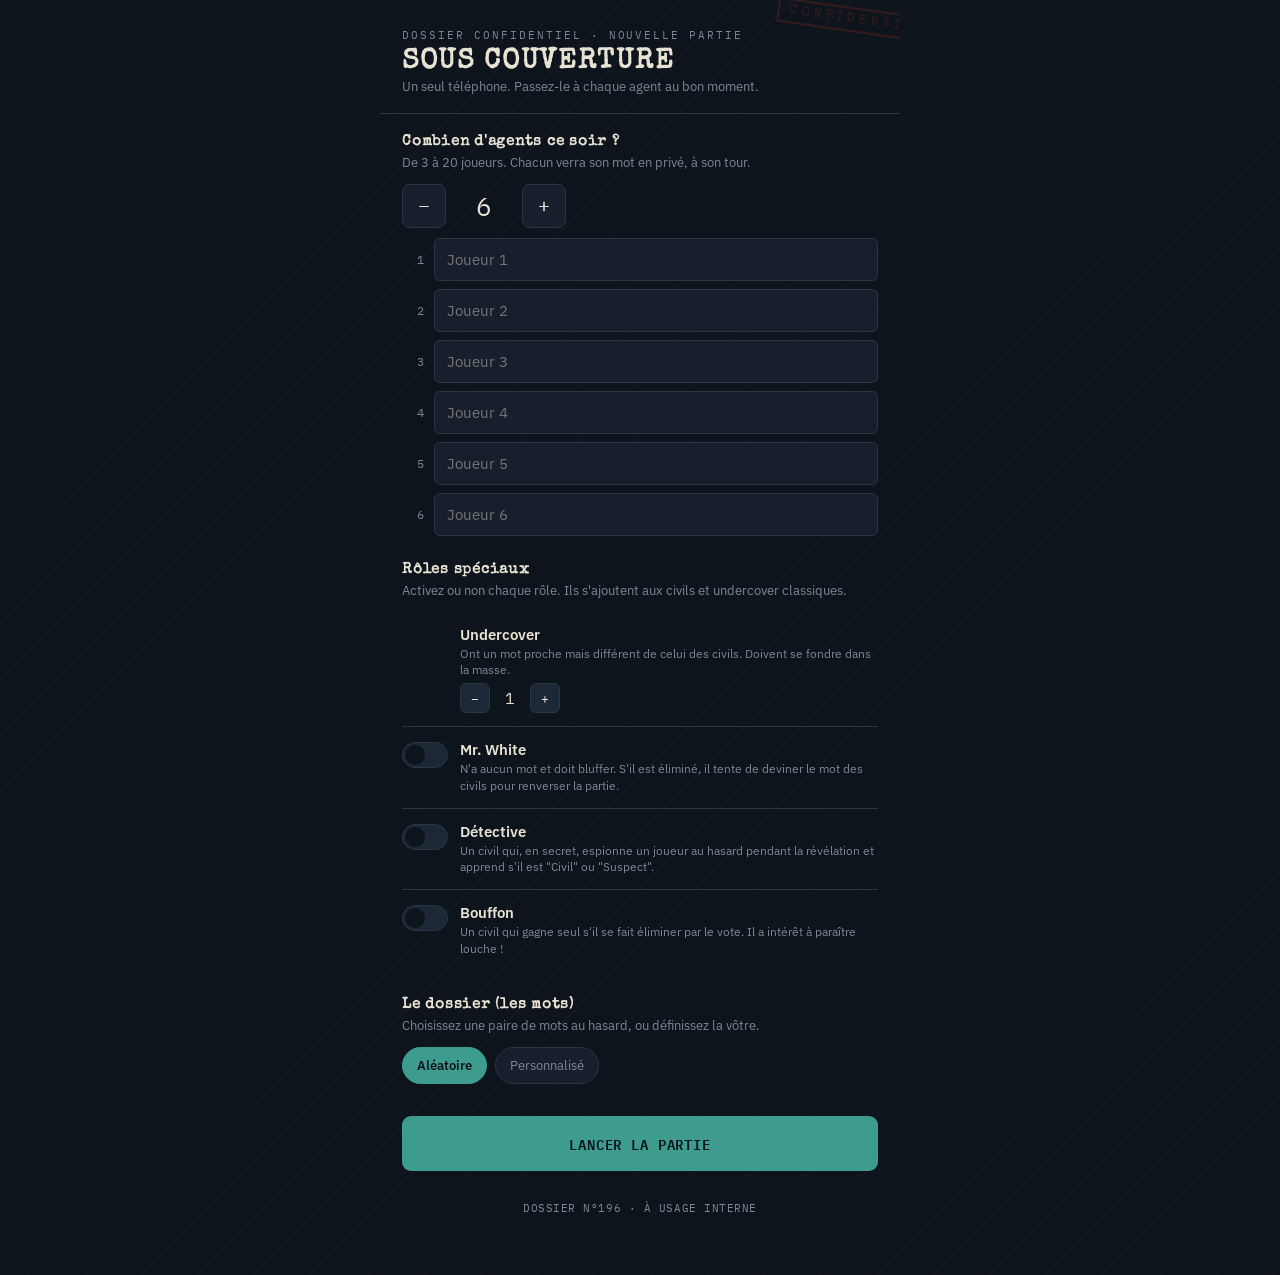
==== index.html @ e92c2166 "Rename undercover.html to index.html for GitHub Pages" ====
<!DOCTYPE html>
<html lang="fr">
<head>
<meta charset="UTF-8">
<meta name="viewport" content="width=device-width, initial-scale=1.0, maximum-scale=1, user-scalable=no">
<title>SOUS COUVERTURE — Dossier confidentiel</title>
<link rel="preconnect" href="https://fonts.googleapis.com">
<link href="https://fonts.googleapis.com/css2?family=Special+Elite&family=IBM+Plex+Sans:wght@400;500;600;700&family=IBM+Plex+Mono:wght@400;500;600&display=swap" rel="stylesheet">
<style>
  :root{
    --ink:#0E141B;
    --panel:#161F2B;
    --panel-2:#1D2836;
    --paper:#EDE6D3;
    --paper-line:#C9BFA0;
    --red:#9C2B22;
    --red-bright:#C1443A;
    --teal:#3E9C8F;
    --text:#E7E2D3;
    --muted:#7C8798;
    --line:#2A3646;
  }
  *{box-sizing:border-box;-webkit-tap-highlight-color:transparent;}
  html,body{margin:0;padding:0;background:var(--ink);color:var(--text);font-family:'IBM Plex Sans',sans-serif;min-height:100%;}
  body{
    background-image:
      repeating-linear-gradient(135deg, rgba(255,255,255,0.015) 0 2px, transparent 2px 40px);
  }
  #app{max-width:520px;margin:0 auto;min-height:100vh;display:flex;flex-direction:column;padding:0 0 40px;}

  .eyebrow{
    font-family:'IBM Plex Mono',monospace;
    font-size:11px;letter-spacing:.18em;text-transform:uppercase;color:var(--muted);
  }
  .masthead{
    padding:28px 22px 18px;border-bottom:1px solid var(--line);position:relative;overflow:hidden;
  }
  .masthead::after{
    content:'CONFIDENTIEL';position:absolute;right:-40px;top:8px;font-family:'Special Elite',monospace;
    font-size:13px;letter-spacing:.3em;color:var(--red);opacity:.28;transform:rotate(8deg);
    border:2px solid var(--red);padding:4px 10px;
  }
  .title{
    font-family:'Special Elite',monospace;font-size:28px;letter-spacing:.06em;margin:6px 0 2px;color:var(--text);
  }
  .subtitle{color:var(--muted);font-size:13px;margin:0;}

  .content{flex:1;padding:20px 22px;}
  section.block{margin-bottom:26px;}
  .block-title{
    font-family:'Special Elite',monospace;font-size:15px;letter-spacing:.05em;color:var(--text);
    margin:0 0 4px;
  }
  .block-desc{color:var(--muted);font-size:12.5px;margin:0 0 12px;line-height:1.5;}

  .stepper{display:flex;align-items:center;gap:14px;}
  .stepper button{
    width:44px;height:44px;border-radius:8px;border:1px solid var(--line);background:var(--panel);
    color:var(--text);font-size:20px;font-family:'IBM Plex Mono',monospace;
  }
  .stepper .count{
    font-family:'IBM Plex Mono',monospace;font-size:26px;min-width:48px;text-align:center;
  }

  .name-list{display:flex;flex-direction:column;gap:8px;margin-top:10px;}
  .name-row{display:flex;align-items:center;gap:10px;}
  .name-row .idx{
    font-family:'IBM Plex Mono',monospace;color:var(--muted);font-size:12px;width:22px;text-align:right;
  }
  input[type="text"]{
    flex:1;background:var(--panel);border:1px solid var(--line);color:var(--text);
    padding:11px 12px;border-radius:6px;font-family:'IBM Plex Sans',sans-serif;font-size:14.5px;
  }
  input[type="text"]:focus{outline:none;border-color:var(--teal);}

  .toggle-row{
    display:flex;align-items:flex-start;gap:12px;padding:13px 0;border-bottom:1px solid var(--line);
  }
  .toggle-row:last-child{border-bottom:none;}
  .switch{
    position:relative;width:46px;height:26px;flex:0 0 auto;border-radius:14px;background:var(--panel-2);
    border:1px solid var(--line);cursor:pointer;margin-top:2px;
  }
  .switch.on{background:var(--teal);border-color:var(--teal);}
  .switch::after{
    content:'';position:absolute;top:2px;left:2px;width:20px;height:20px;border-radius:50%;
    background:#0E141B;transition:left .15s ease;
  }
  .switch.on::after{left:22px;background:#0E141B;}
  .toggle-text .name{font-size:14.5px;font-weight:600;color:var(--text);}
  .toggle-text .desc{font-size:12px;color:var(--muted);margin-top:2px;line-height:1.4;}
  .stepper-inline{display:flex;align-items:center;gap:10px;margin-top:4px;}
  .stepper-inline button{
    width:30px;height:30px;border-radius:6px;border:1px solid var(--line);background:var(--panel-2);color:var(--text);font-family:'IBM Plex Mono',monospace;
  }
  .stepper-inline .n{font-family:'IBM Plex Mono',monospace;font-size:16px;min-width:20px;text-align:center;}

  .choice-row{display:flex;gap:8px;flex-wrap:wrap;}
  .choice{
    padding:9px 14px;border-radius:20px;border:1px solid var(--line);background:var(--panel);
    color:var(--muted);font-size:13px;cursor:pointer;font-family:'IBM Plex Sans',sans-serif;
  }
  .choice.active{background:var(--teal);border-color:var(--teal);color:#0E141B;font-weight:600;}

  .custom-words{display:flex;gap:10px;margin-top:12px;}

  .error-box{
    background:rgba(156,43,34,.15);border:1px solid var(--red);color:#E9B3AD;
    padding:11px 13px;border-radius:8px;font-size:13px;margin-top:14px;
  }

  .btn{
    display:block;width:100%;text-align:center;padding:16px;border-radius:9px;border:none;
    font-family:'IBM Plex Mono',monospace;letter-spacing:.06em;font-size:14px;font-weight:600;
    text-transform:uppercase;cursor:pointer;
  }
  .btn-primary{background:var(--teal);color:#0E141B;}
  .btn-primary:disabled{background:var(--panel-2);color:var(--muted);}
  .btn-secondary{background:transparent;border:1px solid var(--line);color:var(--text);}
  .btn-danger{background:var(--red);color:#F3E3E0;}
  .btn-row{display:flex;gap:10px;margin-top:10px;}
  .btn-row .btn{flex:1;}

  /* Game screens */
  .case-file{
    font-family:'IBM Plex Mono',monospace;font-size:12px;color:var(--muted);letter-spacing:.12em;
  }
  .pass-instruction{
    text-align:center;margin:30px 0 10px;
  }
  .pass-instruction .to{
    font-family:'Special Elite',monospace;font-size:22px;color:var(--text);margin:6px 0;
  }
  .pass-instruction .hint{color:var(--muted);font-size:13px;}

  .dossier-card{
    position:relative;margin:26px auto;width:100%;max-width:340px;height:220px;
    border-radius:10px;perspective:800px;
  }
  .dossier-cover{
    position:absolute;inset:0;border-radius:10px;background:var(--panel);
    border:1px solid var(--line);display:flex;align-items:center;justify-content:center;
    flex-direction:column;gap:10px;cursor:pointer;user-select:none;transition:opacity .18s ease;
  }
  .dossier-cover .stamp{
    font-family:'Special Elite',monospace;color:var(--red);border:3px solid var(--red);
    padding:6px 16px;border-radius:4px;font-size:14px;letter-spacing:.15em;transform:rotate(-6deg);
    opacity:.85;
  }
  .dossier-cover .cta{
    font-family:'IBM Plex Mono',monospace;font-size:11.5px;letter-spacing:.14em;color:var(--muted);
    text-transform:uppercase;
  }
  .dossier-face{
    position:absolute;inset:0;border-radius:10px;background:var(--paper);color:#231C12;
    display:flex;align-items:center;justify-content:center;flex-direction:column;gap:8px;
    padding:20px;text-align:center;
    background-image:repeating-linear-gradient(0deg, transparent 0 27px, var(--paper-line) 27px 28px);
  }
  .dossier-face .label{font-family:'IBM Plex Mono',monospace;font-size:11px;letter-spacing:.14em;color:#6b6247;text-transform:uppercase;}
  .dossier-face .word{font-family:'Special Elite',monospace;font-size:30px;margin:6px 0;word-break:break-word;}
  .dossier-face .role-extra{font-size:12.5px;color:#6b6247;max-width:260px;line-height:1.5;}
  .dossier-cover.hidden{display:none;}
  .dossier-face.hidden{display:none;}

  .seen-note{text-align:center;color:var(--muted);font-size:12px;margin-top:14px;font-family:'IBM Plex Mono',monospace;}

  .grid-players{display:grid;grid-template-columns:1fr 1fr;gap:10px;margin-top:16px;}
  .player-tile{
    background:var(--panel);border:1px solid var(--line);border-radius:8px;padding:14px 10px;
    text-align:center;cursor:pointer;font-size:14.5px;font-weight:600;
  }
  .player-tile.selected{border-color:var(--teal);background:rgba(62,156,143,.15);color:var(--teal);}
  .player-tile.eliminated{opacity:.35;text-decoration:line-through;cursor:default;}

  .round-banner{
    text-align:center;padding:10px 0 4px;
  }
  .round-banner .n{font-family:'Special Elite',monospace;font-size:19px;}

  .speak-order{list-style:none;padding:0;margin:14px 0 0;display:flex;flex-direction:column;gap:6px;}
  .speak-order li{
    display:flex;align-items:center;gap:10px;background:var(--panel);border:1px solid var(--line);
    padding:10px 12px;border-radius:7px;font-size:14px;
  }
  .speak-order li .n{font-family:'IBM Plex Mono',monospace;color:var(--muted);width:20px;}

  .result-reveal{text-align:center;margin:24px 0;}
  .result-reveal .stamp-big{
    display:inline-block;font-family:'Special Elite',monospace;color:var(--red-bright);
    border:3px solid var(--red-bright);padding:10px 22px;border-radius:6px;letter-spacing:.14em;
    transform:rotate(-4deg);font-size:18px;margin-bottom:16px;
  }
  .result-reveal .who{font-size:17px;margin:4px 0;}
  .result-reveal .role-tag{
    font-family:'IBM Plex Mono',monospace;font-size:13px;color:var(--muted);margin-top:6px;
  }
  .result-reveal .word-was{font-family:'Special Elite',monospace;font-size:20px;color:var(--text);margin-top:10px;}

  .winner-banner{
    text-align:center;padding:30px 10px;border:1px solid var(--line);border-radius:10px;
    background:var(--panel);margin:20px 0;
  }
  .winner-banner .big{font-family:'Special Elite',monospace;font-size:26px;color:var(--teal);margin-bottom:8px;}
  .winner-banner .sub{color:var(--muted);font-size:13px;}

  .role-list{list-style:none;margin:18px 0 0;padding:0;display:flex;flex-direction:column;gap:8px;}
  .role-list li{
    background:var(--panel);border:1px solid var(--line);border-radius:7px;padding:10px 13px;
    display:flex;justify-content:space-between;align-items:center;font-size:13.5px;gap:10px;
  }
  .role-list .rn{font-weight:600;}
  .role-list .rr{font-family:'IBM Plex Mono',monospace;color:var(--muted);font-size:11.5px;text-align:right;}

  textarea{width:100%;background:var(--panel);border:1px solid var(--line);color:var(--text);border-radius:7px;padding:12px;font-family:'IBM Plex Mono',monospace;font-size:16px;margin-top:14px;}

  .footer-note{text-align:center;color:var(--muted);font-size:11px;margin-top:30px;font-family:'IBM Plex Mono',monospace;letter-spacing:.05em;}
</style>
</head>
<body>
<div id="app"></div>

<script>
/* ---------------------------------------------------------
   DONNÉES
--------------------------------------------------------- */
const WORD_PAIRS = [
  // Nourriture salée
  ["Pizza","Quiche"],["Sandwich","Burger"],["Soupe","Bouillon"],["Salade","Crudités"],
  ["Riz","Pâtes"],["Omelette","Crêpe"],["Frites","Chips"],["Ravioli","Tortellini"],
  ["Kebab","Tacos"],["Couscous","Paella"],["Fondue","Raclette"],["Croque-monsieur","Panini"],
  ["Bouillabaisse","Velouté"],["Falafel","Nugget"],["Choucroute","Cassoulet"],["Nouilles","Vermicelles"],
  ["Gratin","Lasagne"],["Terrine","Pâté"],["Bruschetta","Tartine"],["Empanada","Chausson"],
  ["Risotto","Polenta"],["Pilon de poulet","Côtelette"],["Bagel","Pain pita"],["Quenelle","Boulette"],
  // Desserts & sucré
  ["Gâteau","Tarte"],["Chocolat","Bonbon"],["Glace","Sorbet"],["Biscuit","Gaufre"],
  ["Confiture","Miel"],["Crème brûlée","Flan"],["Macaron","Meringue"],["Beignet","Churros"],
  ["Cheesecake","Tiramisu"],["Nougat","Caramel"],["Éclair","Religieuse"],["Cannelé","Financier"],
  ["Sorbet","Granité"],["Pain d'épices","Spéculoos"],["Guimauve","Marshmallow"],["Crêpe","Blini"],
  ["Brioche","Panettone"],["Tarte Tatin","Clafoutis"],["Barbe à papa","Chewing-gum"],["Praline","Truffe au chocolat"],
  // Boissons
  ["Café","Thé"],["Jus","Soda"],["Vin","Cidre"],["Bière","Champagne"],
  ["Lait","Chocolat chaud"],["Limonade","Sirop"],["Cocktail","Mocktail"],["Smoothie","Milkshake"],
  ["Eau gazeuse","Eau plate"],["Infusion","Tisane"],["Cappuccino","Latte"],["Punch","Sangria"],
  // Animaux terrestres
  ["Chat","Chien"],["Lion","Tigre"],["Loup","Renard"],["Cheval","Âne"],
  ["Vache","Bison"],["Mouton","Chèvre"],["Ours","Panda"],["Éléphant","Rhinocéros"],
  ["Girafe","Zèbre"],["Singe","Gorille"],["Lapin","Lièvre"],["Écureuil","Hamster"],
  ["Cochon","Sanglier"],["Cerf","Élan"],["Kangourou","Wallaby"],["Hérisson","Tatou"],
  ["Léopard","Guépard"],["Chameau","Dromadaire"],["Souris","Rat"],["Furet","Belette"],
  // Animaux marins
  ["Baleine","Dauphin"],["Requin","Barracuda"],["Poulpe","Calamar"],["Étoile de mer","Oursin"],
  ["Crabe","Homard"],["Méduse","Anémone"],["Phoque","Otarie"],["Tortue de mer","Iguane marin"],
  ["Anguille","Murène"],["Hippocampe","Poisson-clown"],["Corail","Algue"],["Crevette","Écrevisse"],
  // Oiseaux
  ["Aigle","Faucon"],["Perroquet","Perruche"],["Hibou","Chouette"],["Pingouin","Manchot"],
  ["Corbeau","Corneille"],["Cygne","Oie"],["Flamant rose","Héron"],["Colibri","Libellule"],
  ["Pigeon","Tourterelle"],["Autruche","Émeu"],["Toucan","Perroquet ara"],["Vautour","Charognard"],
  // Insectes & petites bêtes
  ["Fourmi","Termite"],["Abeille","Guêpe"],["Papillon","Mite"],["Coccinelle","Scarabée"],
  ["Araignée","Scorpion"],["Sauterelle","Criquet"],["Mille-pattes","Chenille"],["Escargot","Limace"],
  // Créatures fantastiques & légendaires
  ["Fantôme","Squelette"],["Vampire","Zombie"],["Pirate","Ninja"],["Sorcière","Magicien"],
  ["Dragon","Serpent géant"],["Licorne","Pégase"],["Sirène","Triton"],["Troll","Ogre"],
  ["Elfe","Gnome"],["Loup-garou","Golem"],["Géant","Titan"],["Génie","Fée"],
  // Métiers
  ["Médecin","Infirmier"],["Pompier","Policier"],["Boulanger","Pâtissier"],["Menuisier","Charpentier"],
  ["Facteur","Livreur"],["Coiffeur","Esthéticienne"],["Professeur","Instituteur"],["Avocat","Juge"],
  ["Plombier","Électricien"],["Agriculteur","Éleveur"],["Journaliste","Photographe"],["Vétérinaire","Éleveur canin"],
  ["Chirurgien","Dentiste"],["Cuisinier","Serveur"],["Pilote","Steward"],["Architecte","Ingénieur"],
  ["Bibliothécaire","Libraire"],["Marin","Pêcheur"],["Astronaute","Cosmonaute"],["Jardinier","Paysagiste"],
  // Sports
  ["Football","Rugby"],["Basketball","Handball"],["Tennis","Badminton"],["Natation","Plongée"],
  ["Ski","Snowboard"],["Cyclisme","Course à pied"],["Boxe","Karaté"],["Escalade","Randonnée"],
  ["Golf","Croquet"],["Volleyball","Beach-volley"],["Judo","Lutte"],["Patinage","Roller"],
  ["Aviron","Kayak"],["Surf","Bodyboard"],["Équitation","Voltige"],["Bowling","Pétanque"],
  ["Gymnastique","Danse"],["Escrime","Tir à l'arc"],
  // Transports
  ["Voiture","Moto"],["Avion","Hélicoptère"],["Camion","Bus"],["Train","Tramway"],
  ["Vélo","Trottinette"],["Bateau","Voilier"],["Métro","RER"],["Fusée","Satellite"],
  ["Gondole","Kayak"],["Montgolfière","Planeur"],["Taxi","Covoiturage"],["Sous-marin","Bateau à moteur"],
  // Nature & paysages
  ["Montagne","Colline"],["Rivière","Lac"],["Île","Presqu'île"],["Cascade","Fontaine"],
  ["Volcan","Geyser"],["Désert","Steppe"],["Forêt","Jungle"],["Grotte","Caverne"],
  ["Falaise","Ravin"],["Vallée","Gorge"],["Plage","Dune"],["Marais","Étang"],
  ["Glacier","Iceberg"],["Prairie","Savane"],["Récif","Lagon"],["Oasis","Mirage"],
  // Météo & phénomènes
  ["Neige","Pluie"],["Foudre","Tonnerre"],["Tornade","Ouragan"],["Comète","Météore"],
  ["Arc-en-ciel","Aurore boréale"],["Brouillard","Brume"],["Grêle","Verglas"],["Canicule","Sécheresse"],
  // Objets du quotidien
  ["Stylo","Crayon"],["Téléphone","Tablette"],["Bougie","Lampe"],["Sac à dos","Valise"],
  ["Parapluie","Poncho"],["Montre","Réveil"],["Miroir","Vitre"],["Coussin","Oreiller"],
  ["Balai","Aspirateur"],["Ciseaux","Cutter"],["Boussole","Carte"],["Clé","Cadenas"],
  ["Panier","Cabas"],["Thermos","Gourde"],["Échelle","Escabeau"],["Corde","Ficelle"],
  // Technologie
  ["Ordinateur","Tablette"],["Casque audio","Écouteurs"],["Robot","Androïde"],["Drone","Hélicoptère"],
  ["Imprimante","Scanner"],["Manette","Clavier"],["Enceinte","Haut-parleur"],["Caméra","Appareil photo"],
  ["Batterie","Chargeur"],["Antenne","Parabole"],
  // Vêtements
  ["Cape","Manteau"],["Kimono","Sari"],["Chapeau","Casquette"],["Écharpe","Foulard"],
  ["Gants","Moufles"],["Bottes","Baskets"],["Costume","Smoking"],["Robe","Jupe"],
  ["Pull","Gilet"],["Ceinture","Bretelles"],["Sandales","Tongs"],["Uniforme","Blouse"],
  // Instruments de musique
  ["Guitare","Violon"],["Piano","Clavier"],["Batterie","Percussion"],["Flûte","Clarinette"],
  ["Trompette","Trombone"],["Harpe","Lyre"],["Accordéon","Orgue"],["Saxophone","Hautbois"],
  // Bâtiments & lieux
  ["Château","Palais"],["Bibliothèque","Librairie"],["Cathédrale","Église"],["Marché","Supermarché"],
  ["Igloo","Cabane"],["Cirque","Théâtre"],["Jardin","Parc"],["Bureau","Atelier"],
  ["Musée","Galerie"],["Aéroport","Gare"],["Hôpital","Clinique"],["Hôtel","Auberge"],
  ["Prison","Forteresse"],["Ferme","Ranch"],["Phare","Tour"],["Moulin","Silo"],
  // Corps humain & santé
  ["Main","Pied"],["Œil","Oreille"],["Squelette","Muscle"],["Fièvre","Rhume"],
  ["Pansement","Bandage"],["Lunettes","Loupe"],["Béquille","Fauteuil roulant"],["Vaccin","Médicament"],
  // École & bureau
  ["Cahier","Carnet"],["Trousse","Sac de cours"],["Tableau","Écran"],["Craie","Marqueur"],
  ["Colle","Ruban adhésif"],["Règle","Équerre"],["Gomme","Correcteur"],["Agrafeuse","Perforatrice"],
  // Jardin & outils
  ["Marteau","Tournevis"],["Pelle","Râteau"],["Arrosoir","Tuyau"],["Tondeuse","Débroussailleuse"],
  ["Serre","Potager"],["Champignon","Truffe"],["Cactus","Bambou"],["Tronçonneuse","Hache"],
  // Jeux & loisirs
  ["Trampoline","Balançoire"],["Cerf-volant","Frisbee"],["Toupie","Yoyo"],["Puzzle","Casse-tête"],
  ["Dés","Cartes"],["Échecs","Dames"],["Marionnette","Poupée"],["Fléchettes","Billard"],
  // Divers
  ["Diamant","Cristal"],["Sable","Terre"],["Boussole","Carte routière"],["Trésor","Coffre"],
  ["Statue","Sculpture"],["Encre","Peinture"],["Miel","Sirop d'érable"],["Perle","Coquillage"]
];

const ROLE_LABEL = {
  civil:"Civil",
  undercover:"Undercover",
  mrwhite:"Mr. White",
};
const SPECIAL_LABEL = { detective:"Détective", jester:"Bouffon" };

/* ---------------------------------------------------------
   ÉTAT
--------------------------------------------------------- */
let setup = {
  count: 6,
  names: ["","","","","",""],
  undercoverCount: 1,
  mrWhite: false,
  detective: false,
  jester: false,
  wordSource: "random", // "random" | "custom"
  customCivil: "",
  customUndercover: "",
};

let game = null; // objet de partie une fois lancée
let screen = "setup"; // "setup" | "game"

/* ---------------------------------------------------------
   UTILITAIRES
--------------------------------------------------------- */
function shuffle(arr){
  const a = arr.slice();
  for(let i=a.length-1;i>0;i--){
    const j = Math.floor(Math.random()*(i+1));
    [a[i],a[j]]=[a[j],a[i]];
  }
  return a;
}
function normalize(str){
  return (str||"").toLowerCase().trim().normalize("NFD").replace(/[\u0300-\u036f]/g,"");
}
function el(html){
  const t = document.createElement('template');
  t.innerHTML = html.trim();
  return t.content.firstChild;
}
function render(){
  const app = document.getElementById('app');
  app.innerHTML = "";
  app.appendChild(screen === "setup" ? renderSetup() : renderGame());
}

/* ---------------------------------------------------------
   ÉCRAN DE CONFIGURATION
--------------------------------------------------------- */
function maxUndercover(){
  const base = setup.count - (setup.mrWhite?1:0) - (setup.detective?1:0) - (setup.jester?1:0) - 1;
  return Math.max(1, base);
}

function validateSetup(){
  const N = setup.count;
  if(N < 3) return "Il faut au moins 3 joueurs.";
  if(N > 20) return "20 joueurs maximum.";
  const specialNeeded = (setup.detective?1:0) + (setup.jester?1:0);
  const civilCount = N - setup.undercoverCount - (setup.mrWhite?1:0);
  if(setup.undercoverCount < 1) return "Il faut au moins 1 undercover.";
  if(civilCount < specialNeeded + 1) return "Pas assez de civils pour ce nombre d'undercover et de rôles spéciaux. Réduisez les undercover ou désactivez un rôle spécial.";
  if(setup.wordSource === "custom"){
    const a = setup.customCivil.trim(), b = setup.customUndercover.trim();
    if(!a || !b) return "Entrez les deux mots du dossier personnalisé.";
    if(normalize(a) === normalize(b)) return "Les deux mots personnalisés doivent être différents.";
  }
  return null;
}

function renderSetup(){
  const wrap = el(`<div></div>`);
  wrap.appendChild(el(`
    <div class="masthead">
      <div class="eyebrow">Dossier confidentiel · Nouvelle partie</div>
      <h1 class="title">SOUS COUVERTURE</h1>
      <p class="subtitle">Un seul téléphone. Passez-le à chaque agent au bon moment.</p>
    </div>
  `));

  const content = el(`<div class="content"></div>`);

  // Bloc joueurs
  const b1 = el(`
    <section class="block">
      <h2 class="block-title">Combien d'agents ce soir ?</h2>
      <p class="block-desc">De 3 à 20 joueurs. Chacun verra son mot en privé, à son tour.</p>
      <div class="stepper">
        <button data-act="dec-count">−</button>
        <div class="count">${setup.count}</div>
        <button data-act="inc-count">+</button>
      </div>
      <div class="name-list" id="name-list"></div>
    </section>
  `);
  const nameList = b1.querySelector('#name-list');
  for(let i=0;i<setup.count;i++){
    const row = el(`
      <div class="name-row">
        <div class="idx">${i+1}</div>
        <input type="text" placeholder="Joueur ${i+1}" data-name-idx="${i}" value="${(setup.names[i]||"").replace(/"/g,'&quot;')}">
      </div>
    `);
    nameList.appendChild(row);
  }
  content.appendChild(b1);

  // Bloc rôles spéciaux
  const b2 = el(`
    <section class="block">
      <h2 class="block-title">Rôles spéciaux</h2>
      <p class="block-desc">Activez ou non chaque rôle. Ils s'ajoutent aux civils et undercover classiques.</p>

      <div class="toggle-row">
        <div class="switch ${setup.undercoverCount>0?'on':''}" style="visibility:hidden"></div>
        <div class="toggle-text" style="flex:1">
          <div class="name">Undercover</div>
          <div class="desc">Ont un mot proche mais différent de celui des civils. Doivent se fondre dans la masse.</div>
          <div class="stepper-inline">
            <button data-act="dec-uc">−</button>
            <div class="n">${setup.undercoverCount}</div>
            <button data-act="inc-uc">+</button>
          </div>
        </div>
      </div>

      <div class="toggle-row">
        <div class="switch ${setup.mrWhite?'on':''}" data-act="toggle-mrwhite"></div>
        <div class="toggle-text">
          <div class="name">Mr. White</div>
          <div class="desc">N'a aucun mot et doit bluffer. S'il est éliminé, il tente de deviner le mot des civils pour renverser la partie.</div>
        </div>
      </div>

      <div class="toggle-row">
        <div class="switch ${setup.detective?'on':''}" data-act="toggle-detective"></div>
        <div class="toggle-text">
          <div class="name">Détective</div>
          <div class="desc">Un civil qui, en secret, espionne un joueur au hasard pendant la révélation et apprend s'il est "Civil" ou "Suspect".</div>
        </div>
      </div>

      <div class="toggle-row">
        <div class="switch ${setup.jester?'on':''}" data-act="toggle-jester"></div>
        <div class="toggle-text">
          <div class="name">Bouffon</div>
          <div class="desc">Un civil qui gagne seul s'il se fait éliminer par le vote. Il a intérêt à paraître louche !</div>
        </div>
      </div>
    </section>
  `);
  content.appendChild(b2);

  // Bloc mots
  const b3 = el(`
    <section class="block">
      <h2 class="block-title">Le dossier (les mots)</h2>
      <p class="block-desc">Choisissez une paire de mots au hasard, ou définissez la vôtre.</p>
      <div class="choice-row">
        <div class="choice ${setup.wordSource==='random'?'active':''}" data-act="src-random">Aléatoire</div>
        <div class="choice ${setup.wordSource==='custom'?'active':''}" data-act="src-custom">Personnalisé</div>
      </div>
      ${setup.wordSource==='custom' ? `
      <div class="custom-words">
        <input type="text" placeholder="Mot des civils" id="cw-civil" value="${setup.customCivil.replace(/"/g,'&quot;')}">
        <input type="text" placeholder="Mot des undercover" id="cw-uc" value="${setup.customUndercover.replace(/"/g,'&quot;')}">
      </div>` : ``}
    </section>
  `);
  content.appendChild(b3);

  const err = validateSetup();
  if(err){
    content.appendChild(el(`<div class="error-box">${err}</div>`));
  }

  const startBtn = el(`<button class="btn btn-primary" ${err?'disabled':''}>Lancer la partie</button>`);
  startBtn.addEventListener('click', ()=>{ if(!validateSetup()){ startGame(); } });
  content.appendChild(el(`<div style="height:6px"></div>`));
  content.appendChild(startBtn);
  content.appendChild(el(`<div class="footer-note">DOSSIER N°${String(Math.floor(Math.random()*900+100))} · À USAGE INTERNE</div>`));

  wrap.appendChild(content);

  // Listeners
  wrap.querySelector('[data-act="dec-count"]').onclick = ()=>{ setup.count = Math.max(3,setup.count-1); setup.names.length=setup.count; setup.undercoverCount = Math.min(setup.undercoverCount, maxUndercover()); render(); };
  wrap.querySelector('[data-act="inc-count"]').onclick = ()=>{ setup.count = Math.min(20,setup.count+1); render(); };
  wrap.querySelectorAll('[data-name-idx]').forEach(inp=>{
    inp.addEventListener('input', e=>{ setup.names[+e.target.dataset.nameIdx] = e.target.value; });
  });
  wrap.querySelector('[data-act="dec-uc"]').onclick = ()=>{ setup.undercoverCount = Math.max(1, setup.undercoverCount-1); render(); };
  wrap.querySelector('[data-act="inc-uc"]').onclick = ()=>{ setup.undercoverCount = Math.min(maxUndercover(), setup.undercoverCount+1); render(); };
  wrap.querySelector('[data-act="toggle-mrwhite"]').onclick = ()=>{ setup.mrWhite = !setup.mrWhite; render(); };
  wrap.querySelector('[data-act="toggle-detective"]').onclick = ()=>{ setup.detective = !setup.detective; render(); };
  wrap.querySelector('[data-act="toggle-jester"]').onclick = ()=>{ setup.jester = !setup.jester; render(); };
  wrap.querySelector('[data-act="src-random"]').onclick = ()=>{ setup.wordSource='random'; render(); };
  wrap.querySelector('[data-act="src-custom"]').onclick = ()=>{ setup.wordSource='custom'; render(); };
  const cwCivil = wrap.querySelector('#cw-civil');
  const cwUc = wrap.querySelector('#cw-uc');
  if(cwCivil) cwCivil.addEventListener('input', e=>{ setup.customCivil = e.target.value; });
  if(cwUc) cwUc.addEventListener('input', e=>{ setup.customUndercover = e.target.value; });

  return wrap;
}

/* ---------------------------------------------------------
   LANCEMENT DE PARTIE
--------------------------------------------------------- */
function startGame(){
  const N = setup.count;
  const players = [];
  for(let i=0;i<N;i++){
    players.push({
      id:i,
      name: (setup.names[i]||"").trim() || `Joueur ${i+1}`,
      wordRole: null,
      special: null,
      word: null,
      alive: true,
      hasSeen: false,
      detectiveDone: false,
      detectiveResult: null,
    });
  }

  // construire les rôles
  let roles = [];
  if(setup.mrWhite) roles.push('mrwhite');
  for(let i=0;i<setup.undercoverCount;i++) roles.push('undercover');
  const civilSlots = N - roles.length;
  let specials = [];
  if(setup.detective) specials.push('detective');
  if(setup.jester) specials.push('jester');
  for(let i=0;i<civilSlots;i++) roles.push('civil');

  roles = shuffle(roles);
  players.forEach((p,i)=>{ p.wordRole = roles[i]; });

  // assigner les rôles spéciaux parmi les civils
  const civilPlayers = shuffle(players.filter(p=>p.wordRole==='civil'));
  specials.forEach((s,i)=>{ if(civilPlayers[i]) civilPlayers[i].special = s; });

  // mots
  let civilWord, ucWord;
  if(setup.wordSource === 'custom'){
    civilWord = setup.customCivil.trim();
    ucWord = setup.customUndercover.trim();
  } else {
    const pair = WORD_PAIRS[Math.floor(Math.random()*WORD_PAIRS.length)];
    civilWord = pair[0]; ucWord = pair[1];
  }
  players.forEach(p=>{
    if(p.wordRole==='civil') p.word = civilWord;
    else if(p.wordRole==='undercover') p.word = ucWord;
    else p.word = null;
  });

  game = {
    players,
    civilWord, ucWord,
    round: 1,
    phase: 'reveal',
    revealIndex: 0,
    revealCurrentShown: false,
    pendingDetectivePick: false,
    votingOrder: [],
    votingIndex: 0,
    votes: {},
    lastEliminatedId: null,
    tieMessage: null,
    winner: null,
  };
  screen = 'game';
  render();
}

/* ---------------------------------------------------------
   ÉCRAN DE JEU — DISPATCH
--------------------------------------------------------- */
function renderGame(){
  const wrap = el(`<div></div>`);
  wrap.appendChild(el(`
    <div class="masthead">
      <div class="eyebrow">Dossier confidentiel</div>
      <h1 class="title" style="font-size:22px;">SOUS COUVERTURE</h1>
      <p class="subtitle">Manche ${game.round} · ${game.players.filter(p=>p.alive).length} agents en jeu</p>
    </div>
  `));
  const content = el(`<div class="content"></div>`);

  switch(game.phase){
    case 'reveal': content.appendChild(renderReveal()); break;
    case 'detective-peek': content.appendChild(renderDetectivePeek()); break;
    case 'discussion': content.appendChild(renderDiscussion()); break;
    case 'voting': content.appendChild(renderVoting()); break;
    case 'tie': content.appendChild(renderTie()); break;
    case 'result': content.appendChild(renderResult()); break;
    case 'mrwhite-guess': content.appendChild(renderMrWhiteGuess()); break;
    case 'gameover': content.appendChild(renderGameOver()); break;
  }
  wrap.appendChild(content);
  return wrap;
}

/* ---- Révélation des rôles ---- */
function renderReveal(){
  const p = game.players[game.revealIndex];
  const box = el(`<div></div>`);
  box.appendChild(el(`
    <div class="pass-instruction">
      <div class="eyebrow">Passez le téléphone à</div>
      <div class="to">${p.name}</div>
      <div class="hint">Personne d'autre ne doit regarder l'écran.</div>
    </div>
  `));

  let extra = "";
  if(p.wordRole === 'mrwhite'){
    extra = `<div class="label">Aucun mot</div><div class="word" style="font-size:20px;">MR. WHITE</div><div class="role-extra">Vous n'avez pas de mot. Écoutez les autres et bluffez. Si vous êtes éliminé, vous pourrez deviner le mot des civils pour gagner quand même.</div>`;
  } else {
    const roleTag = p.wordRole === 'undercover' ? "UNDERCOVER" : "CIVIL";
    extra = `<div class="label">Votre mot</div><div class="word">${p.word}</div><div class="role-extra">${p.wordRole==='undercover' ? "Votre mot diffère de celui de la majorité. Fondez-vous dans la masse." : "Vous partagez ce mot avec les autres civils."}</div>`;
    if(p.special === 'detective'){
      extra += `<div class="role-extra" style="margin-top:8px;color:${'#8a5a1a'}"><strong>Vous êtes aussi le Détective.</strong> Après cette carte, vous choisirez un joueur à espionner.</div>`;
    }
    if(p.special === 'jester'){
      extra += `<div class="role-extra" style="margin-top:8px;"><strong>Vous êtes aussi le Bouffon.</strong> Vous gagnez seul si le groupe vous élimine au vote.</div>`;
    }
  }

  const card = el(`
    <div class="dossier-card">
      <div class="dossier-cover">
        <div class="stamp">DOSSIER</div>
        <div class="cta">Maintenir pour révéler</div>
      </div>
      <div class="dossier-face hidden">${extra}</div>
    </div>
  `);
  const cover = card.querySelector('.dossier-cover');
  const face = card.querySelector('.dossier-face');
  const show = ()=>{ cover.classList.add('hidden'); face.classList.remove('hidden'); p.hasSeen = true; updateNextBtn(); };
  const hide = ()=>{ cover.classList.remove('hidden'); face.classList.add('hidden'); };
  cover.addEventListener('pointerdown', show);
  cover.addEventListener('pointerup', hide);
  cover.addEventListener('pointerleave', hide);
  face.addEventListener('pointerup', hide);
  face.addEventListener('pointerleave', hide);
  box.appendChild(card);

  box.appendChild(el(`<div class="seen-note" id="seen-note">${p.hasSeen ? "Rôle consulté." : "Maintenez la carte appuyée pour lire votre rôle."}</div>`));

  const nextBtn = el(`<button class="btn btn-primary" id="next-reveal-btn" ${p.hasSeen?'':'disabled'}>J'ai vu, joueur suivant</button>`);
  nextBtn.addEventListener('click', ()=>{
    if(p.special === 'detective' && !p.detectiveDone){
      game.phase = 'detective-peek';
      game.pendingDetectivePick = p.id;
    } else {
      game.revealIndex++;
      if(game.revealIndex >= game.players.length){
        game.phase = 'discussion';
      }
    }
    render();
  });
  box.appendChild(nextBtn);

  function updateNextBtn(){
    const b = document.getElementById('next-reveal-btn');
    const n = document.getElementById('seen-note');
    if(b) b.disabled = false;
    if(n) n.textContent = "Rôle consulté.";
  }

  return box;
}

/* ---- Espionnage du Détective ---- */
function renderDetectivePeek(){
  const detId = game.pendingDetectivePick;
  const det = game.players.find(p=>p.id===detId);
  const box = el(`<div></div>`);

  if(!det.detectiveResult){
    box.appendChild(el(`
      <div class="pass-instruction">
        <div class="eyebrow">${det.name} — Détective</div>
        <div class="to" style="font-size:18px;">Choisissez un joueur à espionner</div>
      </div>
    `));
    const grid = el(`<div class="grid-players"></div>`);
    game.players.filter(p=>p.id!==det.id).forEach(p=>{
      const tile = el(`<div class="player-tile">${p.name}</div>`);
      tile.addEventListener('click', ()=>{
        const result = p.wordRole === 'civil' ? 'Civil' : 'Suspect';
        det.detectiveResult = { targetName: p.name, result };
        render();
      });
      grid.appendChild(tile);
    });
    box.appendChild(grid);
    return box;
  }

  box.appendChild(el(`
    <div class="pass-instruction">
      <div class="eyebrow">${det.name} — Résultat de l'enquête</div>
      <div class="hint">Maintenez pour révéler, relâchez pour dissimuler.</div>
    </div>
  `));
  const card = el(`
    <div class="dossier-card" style="height:180px;">
      <div class="dossier-cover">
        <div class="stamp">RAPPORT</div>
        <div class="cta">Maintenir pour révéler</div>
      </div>
      <div class="dossier-face hidden">
        <div class="label">${det.detectiveResult.targetName}</div>
        <div class="word" style="font-size:26px;">${det.detectiveResult.result}</div>
      </div>
    </div>
  `);
  const cover = card.querySelector('.dossier-cover');
  const face = card.querySelector('.dossier-face');
  const show = ()=>{ cover.classList.add('hidden'); face.classList.remove('hidden'); };
  const hide = ()=>{ cover.classList.remove('hidden'); face.classList.add('hidden'); };
  cover.addEventListener('pointerdown', show);
  cover.addEventListener('pointerup', hide);
  cover.addEventListener('pointerleave', hide);
  face.addEventListener('pointerup', hide);
  face.addEventListener('pointerleave', hide);
  box.appendChild(card);

  const btn = el(`<button class="btn btn-primary">Continuer</button>`);
  btn.addEventListener('click', ()=>{
    det.detectiveDone = true;
    game.phase = 'reveal';
    game.revealIndex++;
    if(game.revealIndex >= game.players.length) game.phase = 'discussion';
    render();
  });
  box.appendChild(btn);
  return box;
}

/* ---- Discussion ---- */
function renderDiscussion(){
  const box = el(`<div></div>`);
  box.appendChild(el(`
    <section class="block">
      <h2 class="block-title">Tour de parole</h2>
      <p class="block-desc">Chacun décrit son mot à voix haute, sans le dire directement. Un tour, dans l'ordre ci-dessous, puis on vote.</p>
      <ol class="speak-order"></ol>
    </section>
  `));
  const list = box.querySelector('.speak-order');
  game.players.filter(p=>p.alive).forEach((p,i)=>{
    list.appendChild(el(`<li><div class="n">${i+1}</div><div>${p.name}</div></li>`));
  });
  const btn = el(`<button class="btn btn-primary">Commencer le vote</button>`);
  btn.addEventListener('click', ()=>{
    game.votingOrder = game.players.filter(p=>p.alive).map(p=>p.id);
    game.votingIndex = 0;
    game.votes = {};
    game.phase = 'voting';
    render();
  });
  box.appendChild(btn);
  return box;
}

/* ---- Vote ---- */
function renderVoting(){
  const voterId = game.votingOrder[game.votingIndex];
  const voter = game.players.find(p=>p.id===voterId);
  const box = el(`<div></div>`);
  box.appendChild(el(`
    <div class="pass-instruction">
      <div class="eyebrow">Passez le téléphone à</div>
      <div class="to">${voter.name}</div>
      <div class="hint">Qui soupçonnez-vous ?</div>
    </div>
  `));
  const grid = el(`<div class="grid-players"></div>`);
  let selected = null;
  game.players.filter(p=>p.alive && p.id!==voter.id).forEach(p=>{
    const tile = el(`<div class="player-tile">${p.name}</div>`);
    tile.addEventListener('click', ()=>{
      grid.querySelectorAll('.player-tile').forEach(t=>t.classList.remove('selected'));
      tile.classList.add('selected');
      selected = p.id;
      confirmBtn.disabled = false;
    });
    grid.appendChild(tile);
  });
  box.appendChild(grid);

  const confirmBtn = el(`<button class="btn btn-primary" style="margin-top:16px;" disabled>Confirmer mon vote</button>`);
  confirmBtn.addEventListener('click', ()=>{
    game.votes[voter.id] = selected;
    game.votingIndex++;
    if(game.votingIndex >= game.votingOrder.length){
      tallyVotes();
    }
    render();
  });
  box.appendChild(confirmBtn);
  return box;
}

function tallyVotes(){
  const counts = {};
  Object.values(game.votes).forEach(targetId=>{
    counts[targetId] = (counts[targetId]||0)+1;
  });
  let max = 0;
  Object.values(counts).forEach(c=>{ if(c>max) max=c; });
  const topIds = Object.keys(counts).filter(id=>counts[id]===max).map(Number);
  if(topIds.length > 1){
    game.tieMessage = topIds.map(id=>game.players.find(p=>p.id===id).name).join(" et ");
    game.phase = 'tie';
  } else {
    game.lastEliminatedId = topIds[0];
    game.players.find(p=>p.id===topIds[0]).alive = false;
    game.phase = 'result';
  }
}

function renderTie(){
  const box = el(`<div></div>`);
  box.appendChild(el(`
    <div class="winner-banner">
      <div class="big" style="font-size:19px;">Égalité</div>
      <div class="sub">${game.tieMessage} sont à égalité. Personne n'est éliminé ce tour.</div>
    </div>
  `));
  const btn = el(`<button class="btn btn-primary">Nouveau tour de parole</button>`);
  btn.addEventListener('click', ()=>{ game.round++; game.phase='discussion'; render(); });
  box.appendChild(btn);
  return box;
}

/* ---- Résultat de l'élimination ---- */
function renderResult(){
  const p = game.players.find(pl=>pl.id===game.lastEliminatedId);
  const box = el(`<div></div>`);
  const roleName = ROLE_LABEL[p.wordRole] + (p.special ? ` · ${SPECIAL_LABEL[p.special]}` : "");
  box.appendChild(el(`
    <div class="result-reveal">
      <div class="stamp-big">ÉLIMINÉ</div>
      <div class="who">${p.name}</div>
      <div class="role-tag">${roleName}</div>
      ${p.word ? `<div class="word-was">« ${p.word} »</div>` : `<div class="word-was">Aucun mot</div>`}
    </div>
  `));

  const btn = el(`<button class="btn btn-primary">Continuer</button>`);
  btn.addEventListener('click', ()=>{
    if(p.special === 'jester'){
      game.winner = 'jester';
      game.phase = 'gameover';
    } else {
      resolveWinCondition();
    }
    render();
  });
  box.appendChild(btn);
  return box;
}

function resolveWinCondition(){
  const alive = game.players.filter(p=>p.alive);
  const threat = alive.filter(p=>p.wordRole==='undercover'||p.wordRole==='mrwhite').length;
  const civilSide = alive.filter(p=>p.wordRole==='civil').length;
  if(threat === 0){
    const hasMrWhite = game.players.some(p=>p.wordRole==='mrwhite');
    if(hasMrWhite){
      // Dernière chance : Mr. White devine le mot des civils avant que la victoire soit actée.
      game.phase = 'mrwhite-guess';
    } else {
      game.winner = 'civils'; game.phase = 'gameover';
    }
  } else if(threat >= civilSide){
    game.winner = 'undercover'; game.phase = 'gameover';
  } else {
    game.round++; game.phase = 'discussion';
  }
}

/* ---- Devinette de Mr. White (dernière chance, en fin de partie) ---- */
function renderMrWhiteGuess(){
  const mw = game.players.find(p=>p.wordRole==='mrwhite');
  const box = el(`<div></div>`);
  box.appendChild(el(`
    <div class="pass-instruction">
      <div class="eyebrow">Passez le téléphone à</div>
      <div class="to">${mw.name}</div>
      <div class="hint">Les civils ont éliminé tous les autres suspects.</div>
    </div>
  `));
  box.appendChild(el(`
    <section class="block">
      <h2 class="block-title">La dernière carte de Mr. White</h2>
      <p class="block-desc">Vous n'aviez aucun mot de toute la partie. Devinez le mot des civils pour renverser la victoire.</p>
      <textarea id="guess-input" rows="1" placeholder="Votre proposition..."></textarea>
    </section>
  `));
  const btn = el(`<button class="btn btn-primary">Valider la proposition</button>`);
  btn.addEventListener('click', ()=>{
    const guess = box.querySelector('#guess-input').value;
    if(normalize(guess) === normalize(game.civilWord)){
      game.winner = 'undercover';
    } else {
      game.winner = 'civils';
    }
    game.phase = 'gameover';
    render();
  });
  box.appendChild(btn);
  return box;
}

/* ---- Fin de partie ---- */
function renderGameOver(){
  const box = el(`<div></div>`);
  const titles = {
    civils: ["Les civils gagnent","L'infiltré a été démasqué à temps."],
    undercover: ["Les undercover gagnent","Ils ont survécu jusqu'à égaler les civils."],
    jester: ["Le Bouffon gagne","Il voulait être éliminé — mission accomplie."],
  };
  const [big, sub] = titles[game.winner];
  box.appendChild(el(`
    <div class="winner-banner">
      <div class="big">${big}</div>
      <div class="sub">${sub}</div>
    </div>
  `));
  box.appendChild(el(`<h2 class="block-title">Dossier final</h2>`));
  const list = el(`<ul class="role-list"></ul>`);
  game.players.forEach(p=>{
    const role = ROLE_LABEL[p.wordRole] + (p.special ? ` · ${SPECIAL_LABEL[p.special]}` : "");
    list.appendChild(el(`
      <li>
        <span class="rn">${p.name}${p.alive?"":" (éliminé)"}</span>
        <span class="rr">${role}${p.word?(" — "+p.word):""}</span>
      </li>
    `));
  });
  box.appendChild(list);

  const row = el(`<div class="btn-row"></div>`);
  const replay = el(`<button class="btn btn-primary">Rejouer (mêmes agents)</button>`);
  replay.addEventListener('click', ()=>{ startGame(); });
  const reset = el(`<button class="btn btn-secondary">Nouvelle configuration</button>`);
  reset.addEventListener('click', ()=>{ screen='setup'; render(); });
  row.appendChild(replay); row.appendChild(reset);
  box.appendChild(row);
  return box;
}

/* ---------------------------------------------------------
   DÉMARRAGE
--------------------------------------------------------- */
render();
</script>
</body>
</html>
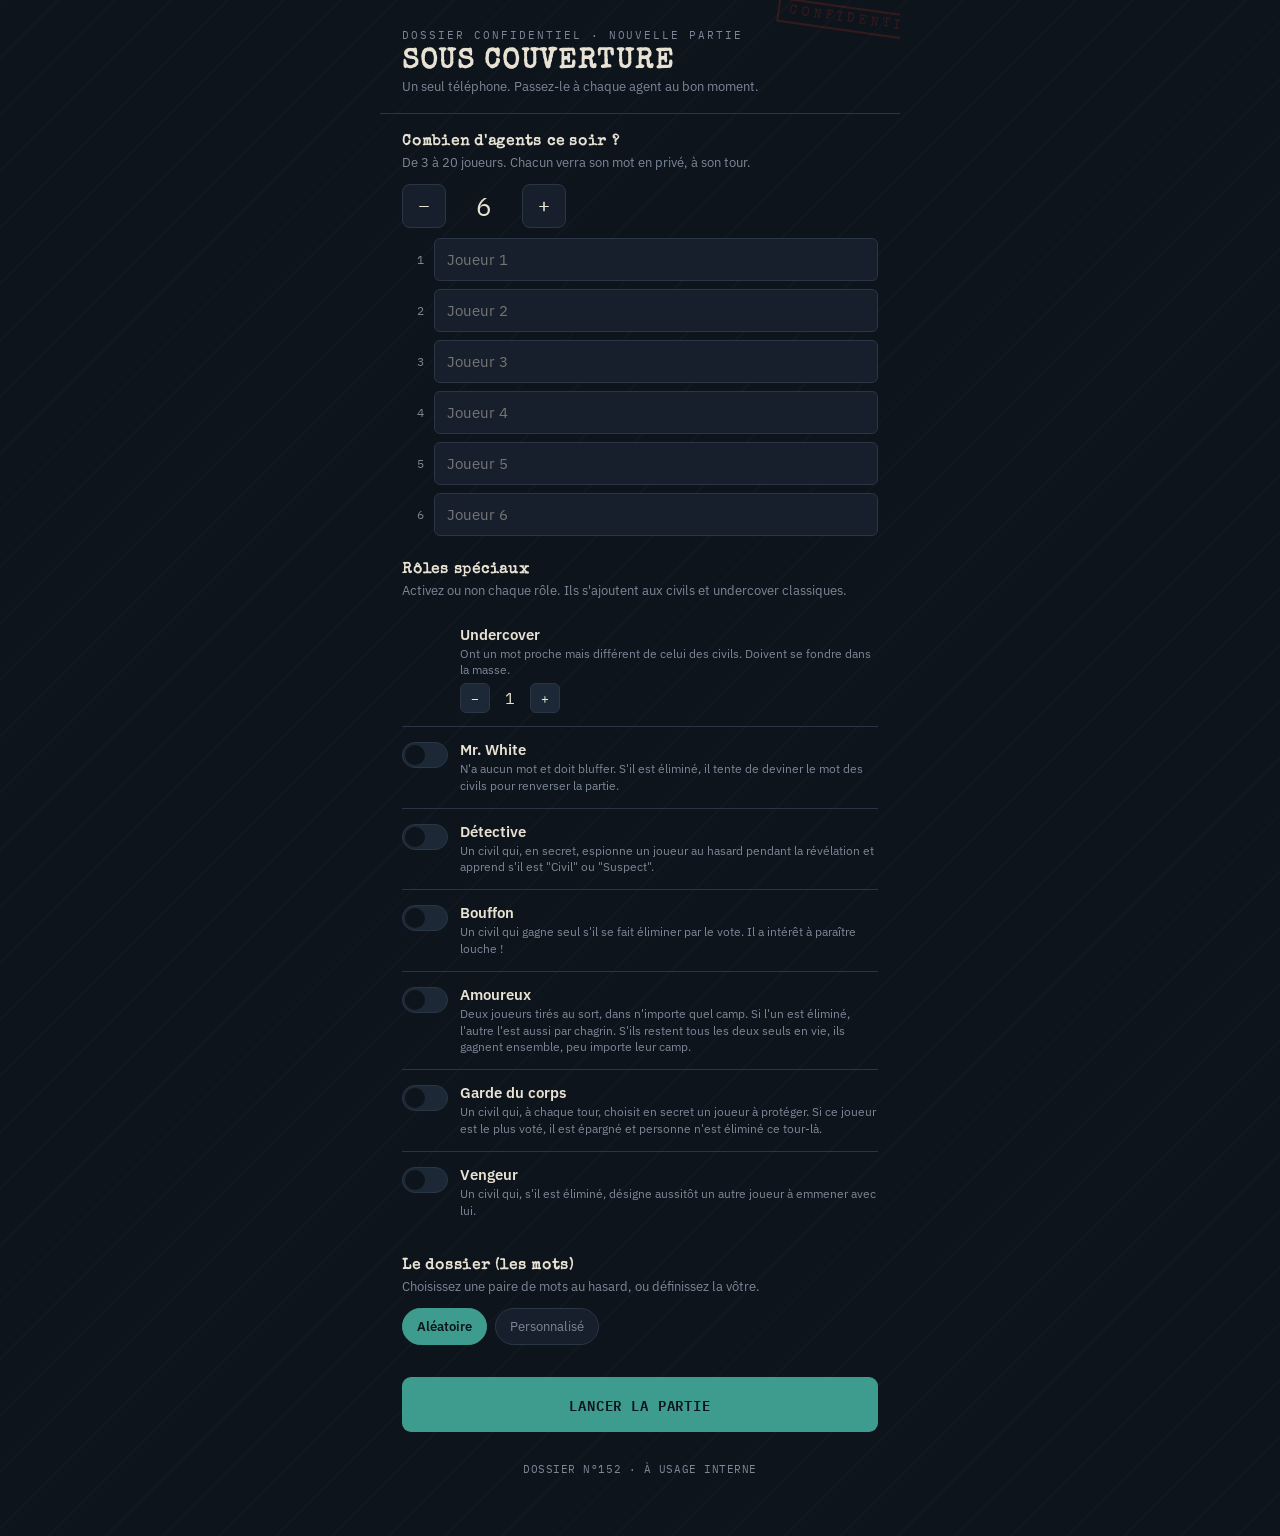
==== commit b4d311b2: "Update game: 296 word pairs, Amoureux, Garde du corps, Vengeur roles" ====
--- a/index.html
+++ b/index.html
@@ -330,7 +330,7 @@
   undercover:"Undercover",
   mrwhite:"Mr. White",
 };
-const SPECIAL_LABEL = { detective:"Détective", jester:"Bouffon" };
+const SPECIAL_LABEL = { detective:"Détective", jester:"Bouffon", protector:"Garde du corps", avenger:"Vengeur" };
 
 /* ---------------------------------------------------------
    ÉTAT
@@ -342,6 +342,9 @@
   mrWhite: false,
   detective: false,
   jester: false,
+  lovers: false,
+  protector: false,
+  avenger: false,
   wordSource: "random", // "random" | "custom"
   customCivil: "",
   customUndercover: "",
@@ -379,7 +382,7 @@
    ÉCRAN DE CONFIGURATION
 --------------------------------------------------------- */
 function maxUndercover(){
-  const base = setup.count - (setup.mrWhite?1:0) - (setup.detective?1:0) - (setup.jester?1:0) - 1;
+  const base = setup.count - (setup.mrWhite?1:0) - (setup.detective?1:0) - (setup.jester?1:0) - (setup.protector?1:0) - (setup.avenger?1:0) - 1;
   return Math.max(1, base);
 }
 
@@ -387,7 +390,7 @@
   const N = setup.count;
   if(N < 3) return "Il faut au moins 3 joueurs.";
   if(N > 20) return "20 joueurs maximum.";
-  const specialNeeded = (setup.detective?1:0) + (setup.jester?1:0);
+  const specialNeeded = (setup.detective?1:0) + (setup.jester?1:0) + (setup.protector?1:0) + (setup.avenger?1:0);
   const civilCount = N - setup.undercoverCount - (setup.mrWhite?1:0);
   if(setup.undercoverCount < 1) return "Il faut au moins 1 undercover.";
   if(civilCount < specialNeeded + 1) return "Pas assez de civils pour ce nombre d'undercover et de rôles spéciaux. Réduisez les undercover ou désactivez un rôle spécial.";
@@ -478,6 +481,30 @@
           <div class="desc">Un civil qui gagne seul s'il se fait éliminer par le vote. Il a intérêt à paraître louche !</div>
         </div>
       </div>
+
+      <div class="toggle-row">
+        <div class="switch ${setup.lovers?'on':''}" data-act="toggle-lovers"></div>
+        <div class="toggle-text">
+          <div class="name">Amoureux</div>
+          <div class="desc">Deux joueurs tirés au sort, dans n'importe quel camp. Si l'un est éliminé, l'autre l'est aussi par chagrin. S'ils restent tous les deux seuls en vie, ils gagnent ensemble, peu importe leur camp.</div>
+        </div>
+      </div>
+
+      <div class="toggle-row">
+        <div class="switch ${setup.protector?'on':''}" data-act="toggle-protector"></div>
+        <div class="toggle-text">
+          <div class="name">Garde du corps</div>
+          <div class="desc">Un civil qui, à chaque tour, choisit en secret un joueur à protéger. Si ce joueur est le plus voté, il est épargné et personne n'est éliminé ce tour-là.</div>
+        </div>
+      </div>
+
+      <div class="toggle-row">
+        <div class="switch ${setup.avenger?'on':''}" data-act="toggle-avenger"></div>
+        <div class="toggle-text">
+          <div class="name">Vengeur</div>
+          <div class="desc">Un civil qui, s'il est éliminé, désigne aussitôt un autre joueur à emmener avec lui.</div>
+        </div>
+      </div>
     </section>
   `);
   content.appendChild(b2);
@@ -524,6 +551,9 @@
   wrap.querySelector('[data-act="toggle-mrwhite"]').onclick = ()=>{ setup.mrWhite = !setup.mrWhite; render(); };
   wrap.querySelector('[data-act="toggle-detective"]').onclick = ()=>{ setup.detective = !setup.detective; render(); };
   wrap.querySelector('[data-act="toggle-jester"]').onclick = ()=>{ setup.jester = !setup.jester; render(); };
+  wrap.querySelector('[data-act="toggle-lovers"]').onclick = ()=>{ setup.lovers = !setup.lovers; render(); };
+  wrap.querySelector('[data-act="toggle-protector"]').onclick = ()=>{ setup.protector = !setup.protector; render(); };
+  wrap.querySelector('[data-act="toggle-avenger"]').onclick = ()=>{ setup.avenger = !setup.avenger; render(); };
   wrap.querySelector('[data-act="src-random"]').onclick = ()=>{ setup.wordSource='random'; render(); };
   wrap.querySelector('[data-act="src-custom"]').onclick = ()=>{ setup.wordSource='custom'; render(); };
   const cwCivil = wrap.querySelector('#cw-civil');
@@ -551,6 +581,8 @@
       hasSeen: false,
       detectiveDone: false,
       detectiveResult: null,
+      loverId: null,
+      avengeUsed: false,
     });
   }
 
@@ -562,6 +594,8 @@
   let specials = [];
   if(setup.detective) specials.push('detective');
   if(setup.jester) specials.push('jester');
+  if(setup.protector) specials.push('protector');
+  if(setup.avenger) specials.push('avenger');
   for(let i=0;i<civilSlots;i++) roles.push('civil');
 
   roles = shuffle(roles);
@@ -570,6 +604,13 @@
   // assigner les rôles spéciaux parmi les civils
   const civilPlayers = shuffle(players.filter(p=>p.wordRole==='civil'));
   specials.forEach((s,i)=>{ if(civilPlayers[i]) civilPlayers[i].special = s; });
+
+  // amoureux : deux joueurs au hasard, tous camps confondus
+  if(setup.lovers && players.length >= 2){
+    const pair = shuffle(players.slice(0,players.length)).slice(0,2);
+    pair[0].loverId = pair[1].id;
+    pair[1].loverId = pair[0].id;
+  }
 
   // mots
   let civilWord, ucWord;
@@ -597,8 +638,13 @@
     votingOrder: [],
     votingIndex: 0,
     votes: {},
-    lastEliminatedId: null,
+    lastEliminatedIds: [],
+    mrWhiteGuessed: false,
     tieMessage: null,
+    protectedId: null,
+    protectedName: null,
+    pendingAvengerId: null,
+    avengerKillIds: [],
     winner: null,
   };
   screen = 'game';
@@ -623,9 +669,13 @@
     case 'reveal': content.appendChild(renderReveal()); break;
     case 'detective-peek': content.appendChild(renderDetectivePeek()); break;
     case 'discussion': content.appendChild(renderDiscussion()); break;
+    case 'protect-pick': content.appendChild(renderProtectPick()); break;
     case 'voting': content.appendChild(renderVoting()); break;
     case 'tie': content.appendChild(renderTie()); break;
+    case 'protected': content.appendChild(renderProtected()); break;
     case 'result': content.appendChild(renderResult()); break;
+    case 'avenger-pick': content.appendChild(renderAvengerPick()); break;
+    case 'avenger-result': content.appendChild(renderAvengerResult()); break;
     case 'mrwhite-guess': content.appendChild(renderMrWhiteGuess()); break;
     case 'gameover': content.appendChild(renderGameOver()); break;
   }
@@ -657,6 +707,16 @@
     if(p.special === 'jester'){
       extra += `<div class="role-extra" style="margin-top:8px;"><strong>Vous êtes aussi le Bouffon.</strong> Vous gagnez seul si le groupe vous élimine au vote.</div>`;
     }
+    if(p.special === 'protector'){
+      extra += `<div class="role-extra" style="margin-top:8px;"><strong>Vous êtes aussi le Garde du corps.</strong> Chaque tour, avant le vote, vous choisirez en secret un joueur à protéger.</div>`;
+    }
+    if(p.special === 'avenger'){
+      extra += `<div class="role-extra" style="margin-top:8px;"><strong>Vous êtes aussi le Vengeur.</strong> Si vous êtes éliminé, vous désignerez aussitôt un autre joueur à emmener avec vous.</div>`;
+    }
+  }
+  if(p.loverId !== null){
+    const partner = game.players.find(pl=>pl.id===p.loverId);
+    extra += `<div class="role-extra" style="margin-top:8px;"><strong>Vous êtes amoureux de ${partner.name}.</strong> Si l'un de vous est éliminé, l'autre l'est aussi. Si vous restez tous les deux seuls en vie, vous gagnez ensemble, peu importe vos camps.</div>`;
   }
 
   const card = el(`
@@ -788,15 +848,57 @@
   game.players.filter(p=>p.alive).forEach((p,i)=>{
     list.appendChild(el(`<li><div class="n">${i+1}</div><div>${p.name}</div></li>`));
   });
-  const btn = el(`<button class="btn btn-primary">Commencer le vote</button>`);
+  const hasProtector = game.players.some(p=>p.alive && p.special==='protector');
+  const btn = el(`<button class="btn btn-primary">${hasProtector ? "Continuer" : "Commencer le vote"}</button>`);
   btn.addEventListener('click', ()=>{
+    if(hasProtector){
+      game.phase = 'protect-pick';
+    } else {
+      game.votingOrder = game.players.filter(p=>p.alive).map(p=>p.id);
+      game.votingIndex = 0;
+      game.votes = {};
+      game.phase = 'voting';
+    }
+    render();
+  });
+  box.appendChild(btn);
+  return box;
+}
+
+/* ---- Garde du corps : choix de la protection ---- */
+function renderProtectPick(){
+  const protector = game.players.find(p=>p.alive && p.special==='protector');
+  const box = el(`<div></div>`);
+  box.appendChild(el(`
+    <div class="pass-instruction">
+      <div class="eyebrow">Passez le téléphone à</div>
+      <div class="to">${protector.name}</div>
+      <div class="hint">Garde du corps — qui protégez-vous ce tour ?</div>
+    </div>
+  `));
+  const grid = el(`<div class="grid-players"></div>`);
+  let selected = null;
+  game.players.filter(p=>p.alive).forEach(p=>{
+    const tile = el(`<div class="player-tile">${p.name}${p.id===protector.id ? " (vous)" : ""}</div>`);
+    tile.addEventListener('click', ()=>{
+      grid.querySelectorAll('.player-tile').forEach(t=>t.classList.remove('selected'));
+      tile.classList.add('selected');
+      selected = p.id;
+      confirmBtn.disabled = false;
+    });
+    grid.appendChild(tile);
+  });
+  box.appendChild(grid);
+  const confirmBtn = el(`<button class="btn btn-primary" style="margin-top:16px;" disabled>Confirmer la protection</button>`);
+  confirmBtn.addEventListener('click', ()=>{
+    game.protectedId = selected;
     game.votingOrder = game.players.filter(p=>p.alive).map(p=>p.id);
     game.votingIndex = 0;
     game.votes = {};
     game.phase = 'voting';
     render();
   });
-  box.appendChild(btn);
+  box.appendChild(confirmBtn);
   return box;
 }
 
@@ -839,6 +941,20 @@
   return box;
 }
 
+function eliminateWithGrief(id){
+  const ids = [id];
+  const pl = game.players.find(p=>p.id===id);
+  pl.alive = false;
+  if(pl.loverId !== null){
+    const partner = game.players.find(p=>p.id===pl.loverId);
+    if(partner && partner.alive){
+      partner.alive = false;
+      ids.push(partner.id);
+    }
+  }
+  return ids;
+}
+
 function tallyVotes(){
   const counts = {};
   Object.values(game.votes).forEach(targetId=>{
@@ -850,9 +966,11 @@
   if(topIds.length > 1){
     game.tieMessage = topIds.map(id=>game.players.find(p=>p.id===id).name).join(" et ");
     game.phase = 'tie';
+  } else if(game.protectedId !== null && topIds[0] === game.protectedId){
+    game.protectedName = game.players.find(p=>p.id===topIds[0]).name;
+    game.phase = 'protected';
   } else {
-    game.lastEliminatedId = topIds[0];
-    game.players.find(p=>p.id===topIds[0]).alive = false;
+    game.lastEliminatedIds = eliminateWithGrief(topIds[0]);
     game.phase = 'result';
   }
 }
@@ -866,14 +984,30 @@
     </div>
   `));
   const btn = el(`<button class="btn btn-primary">Nouveau tour de parole</button>`);
-  btn.addEventListener('click', ()=>{ game.round++; game.phase='discussion'; render(); });
+  btn.addEventListener('click', ()=>{ game.round++; game.protectedId=null; game.phase='discussion'; render(); });
   box.appendChild(btn);
   return box;
 }
 
+function renderProtected(){
+  const box = el(`<div></div>`);
+  box.appendChild(el(`
+    <div class="winner-banner">
+      <div class="big" style="font-size:19px;">Protection réussie</div>
+      <div class="sub">${game.protectedName} était le plus visé par le vote, mais le Garde du corps veillait. Personne n'est éliminé ce tour.</div>
+    </div>
+  `));
+  const btn = el(`<button class="btn btn-primary">Nouveau tour de parole</button>`);
+  btn.addEventListener('click', ()=>{ game.round++; game.protectedId=null; game.phase='discussion'; render(); });
+  box.appendChild(btn);
+  return box;
+}
+
 /* ---- Résultat de l'élimination ---- */
 function renderResult(){
-  const p = game.players.find(pl=>pl.id===game.lastEliminatedId);
+  const ids = game.lastEliminatedIds;
+  const p = game.players.find(pl=>pl.id===ids[0]);
+  const grief = ids[1] !== undefined ? game.players.find(pl=>pl.id===ids[1]) : null;
   const box = el(`<div></div>`);
   const roleName = ROLE_LABEL[p.wordRole] + (p.special ? ` · ${SPECIAL_LABEL[p.special]}` : "");
   box.appendChild(el(`
@@ -884,19 +1018,119 @@
       ${p.word ? `<div class="word-was">« ${p.word} »</div>` : `<div class="word-was">Aucun mot</div>`}
     </div>
   `));
+  if(grief){
+    const griefRole = ROLE_LABEL[grief.wordRole] + (grief.special ? ` · ${SPECIAL_LABEL[grief.special]}` : "");
+    box.appendChild(el(`
+      <div class="result-reveal">
+        <div class="stamp-big" style="border-color:var(--muted);color:var(--muted);">MORT DE CHAGRIN</div>
+        <div class="who">${grief.name}</div>
+        <div class="role-tag">${griefRole}</div>
+        ${grief.word ? `<div class="word-was">« ${grief.word} »</div>` : `<div class="word-was">Aucun mot</div>`}
+      </div>
+    `));
+  }
 
   const btn = el(`<button class="btn btn-primary">Continuer</button>`);
   btn.addEventListener('click', ()=>{
-    if(p.special === 'jester'){
-      game.winner = 'jester';
-      game.phase = 'gameover';
-    } else {
-      resolveWinCondition();
-    }
-    render();
+    const eliminatedNow = ids.map(id=>game.players.find(pl=>pl.id===id));
+    handleEliminationContinuation(eliminatedNow);
   });
   box.appendChild(btn);
   return box;
+}
+
+/* ---- Vengeur : choix de la cible ---- */
+function renderAvengerPick(){
+  const avenger = game.players.find(p=>p.id===game.pendingAvengerId);
+  const box = el(`<div></div>`);
+  box.appendChild(el(`
+    <div class="pass-instruction">
+      <div class="eyebrow">${avenger.name} — Vengeur</div>
+      <div class="to" style="font-size:18px;">Qui emmenez-vous avec vous ?</div>
+      <div class="hint">Vous venez d'être éliminé. Choisissez une cible.</div>
+    </div>
+  `));
+  const grid = el(`<div class="grid-players"></div>`);
+  game.players.filter(p=>p.alive).forEach(p=>{
+    const tile = el(`<div class="player-tile">${p.name}</div>`);
+    tile.addEventListener('click', ()=>{
+      game.avengerKillIds = eliminateWithGrief(p.id);
+      game.phase = 'avenger-result';
+      render();
+    });
+    grid.appendChild(tile);
+  });
+  box.appendChild(grid);
+  return box;
+}
+
+function renderAvengerResult(){
+  const ids = game.avengerKillIds;
+  const p = game.players.find(pl=>pl.id===ids[0]);
+  const grief = ids[1] !== undefined ? game.players.find(pl=>pl.id===ids[1]) : null;
+  const box = el(`<div></div>`);
+  const roleName = ROLE_LABEL[p.wordRole] + (p.special ? ` · ${SPECIAL_LABEL[p.special]}` : "");
+  box.appendChild(el(`
+    <div class="result-reveal">
+      <div class="stamp-big">EMMENÉ PAR VENGEANCE</div>
+      <div class="who">${p.name}</div>
+      <div class="role-tag">${roleName}</div>
+      ${p.word ? `<div class="word-was">« ${p.word} »</div>` : `<div class="word-was">Aucun mot</div>`}
+    </div>
+  `));
+  if(grief){
+    const griefRole = ROLE_LABEL[grief.wordRole] + (grief.special ? ` · ${SPECIAL_LABEL[grief.special]}` : "");
+    box.appendChild(el(`
+      <div class="result-reveal">
+        <div class="stamp-big" style="border-color:var(--muted);color:var(--muted);">MORT DE CHAGRIN</div>
+        <div class="who">${grief.name}</div>
+        <div class="role-tag">${griefRole}</div>
+        ${grief.word ? `<div class="word-was">« ${grief.word} »</div>` : `<div class="word-was">Aucun mot</div>`}
+      </div>
+    `));
+  }
+  const btn = el(`<button class="btn btn-primary">Continuer</button>`);
+  btn.addEventListener('click', ()=>{
+    const eliminatedNow = ids.map(id=>game.players.find(pl=>pl.id===id));
+    handleEliminationContinuation(eliminatedNow);
+  });
+  box.appendChild(btn);
+  return box;
+}
+
+/* ---- Suite commune après toute élimination ---- */
+function handleEliminationContinuation(eliminatedNow){
+  const jesterOut = eliminatedNow.find(pl=>pl.special === 'jester');
+  if(jesterOut){
+    game.winner = 'jester';
+    game.phase = 'gameover';
+    render();
+    return;
+  }
+  const avengerOut = eliminatedNow.find(pl=>pl.special === 'avenger' && !pl.avengeUsed);
+  const aliveOthers = game.players.filter(pl=>pl.alive);
+  if(avengerOut && aliveOthers.length > 0){
+    avengerOut.avengeUsed = true;
+    game.pendingAvengerId = avengerOut.id;
+    game.phase = 'avenger-pick';
+    render();
+    return;
+  }
+  const stillAlive = game.players.filter(pl=>pl.alive);
+  if(stillAlive.length === 2 && stillAlive[0].loverId === stillAlive[1].id){
+    game.winner = 'amoureux';
+    game.phase = 'gameover';
+    render();
+    return;
+  }
+  const mrWhiteOut = eliminatedNow.find(pl=>pl.wordRole === 'mrwhite');
+  if(mrWhiteOut && !game.mrWhiteGuessed){
+    game.phase = 'mrwhite-guess';
+    render();
+    return;
+  }
+  resolveWinCondition();
+  render();
 }
 
 function resolveWinCondition(){
@@ -905,7 +1139,7 @@
   const civilSide = alive.filter(p=>p.wordRole==='civil').length;
   if(threat === 0){
     const hasMrWhite = game.players.some(p=>p.wordRole==='mrwhite');
-    if(hasMrWhite){
+    if(hasMrWhite && !game.mrWhiteGuessed){
       // Dernière chance : Mr. White devine le mot des civils avant que la victoire soit actée.
       game.phase = 'mrwhite-guess';
     } else {
@@ -918,7 +1152,7 @@
   }
 }
 
-/* ---- Devinette de Mr. White (dernière chance, en fin de partie) ---- */
+/* ---- Devinette de Mr. White (dès son élimination) ---- */
 function renderMrWhiteGuess(){
   const mw = game.players.find(p=>p.wordRole==='mrwhite');
   const box = el(`<div></div>`);
@@ -926,25 +1160,26 @@
     <div class="pass-instruction">
       <div class="eyebrow">Passez le téléphone à</div>
       <div class="to">${mw.name}</div>
-      <div class="hint">Les civils ont éliminé tous les autres suspects.</div>
+      <div class="hint">Dernière chance avant de quitter la partie.</div>
     </div>
   `));
   box.appendChild(el(`
     <section class="block">
-      <h2 class="block-title">La dernière carte de Mr. White</h2>
-      <p class="block-desc">Vous n'aviez aucun mot de toute la partie. Devinez le mot des civils pour renverser la victoire.</p>
+      <h2 class="block-title">La carte de Mr. White</h2>
+      <p class="block-desc">Vous n'aviez aucun mot. Devinez le mot des civils : si vous trouvez, votre camp gagne quand même.</p>
       <textarea id="guess-input" rows="1" placeholder="Votre proposition..."></textarea>
     </section>
   `));
   const btn = el(`<button class="btn btn-primary">Valider la proposition</button>`);
   btn.addEventListener('click', ()=>{
     const guess = box.querySelector('#guess-input').value;
+    game.mrWhiteGuessed = true;
     if(normalize(guess) === normalize(game.civilWord)){
       game.winner = 'undercover';
+      game.phase = 'gameover';
     } else {
-      game.winner = 'civils';
+      resolveWinCondition();
     }
-    game.phase = 'gameover';
     render();
   });
   box.appendChild(btn);
@@ -958,6 +1193,7 @@
     civils: ["Les civils gagnent","L'infiltré a été démasqué à temps."],
     undercover: ["Les undercover gagnent","Ils ont survécu jusqu'à égaler les civils."],
     jester: ["Le Bouffon gagne","Il voulait être éliminé — mission accomplie."],
+    amoureux: ["Les Amoureux gagnent","Ils sont restés seuls en vie, envers et contre tous les camps."],
   };
   const [big, sub] = titles[game.winner];
   box.appendChild(el(`
@@ -969,7 +1205,8 @@
   box.appendChild(el(`<h2 class="block-title">Dossier final</h2>`));
   const list = el(`<ul class="role-list"></ul>`);
   game.players.forEach(p=>{
-    const role = ROLE_LABEL[p.wordRole] + (p.special ? ` · ${SPECIAL_LABEL[p.special]}` : "");
+    let role = ROLE_LABEL[p.wordRole] + (p.special ? ` · ${SPECIAL_LABEL[p.special]}` : "");
+    if(p.loverId !== null) role += ` · Amoureux de ${game.players.find(pl=>pl.id===p.loverId).name}`;
     list.appendChild(el(`
       <li>
         <span class="rn">${p.name}${p.alive?"":" (éliminé)"}</span>
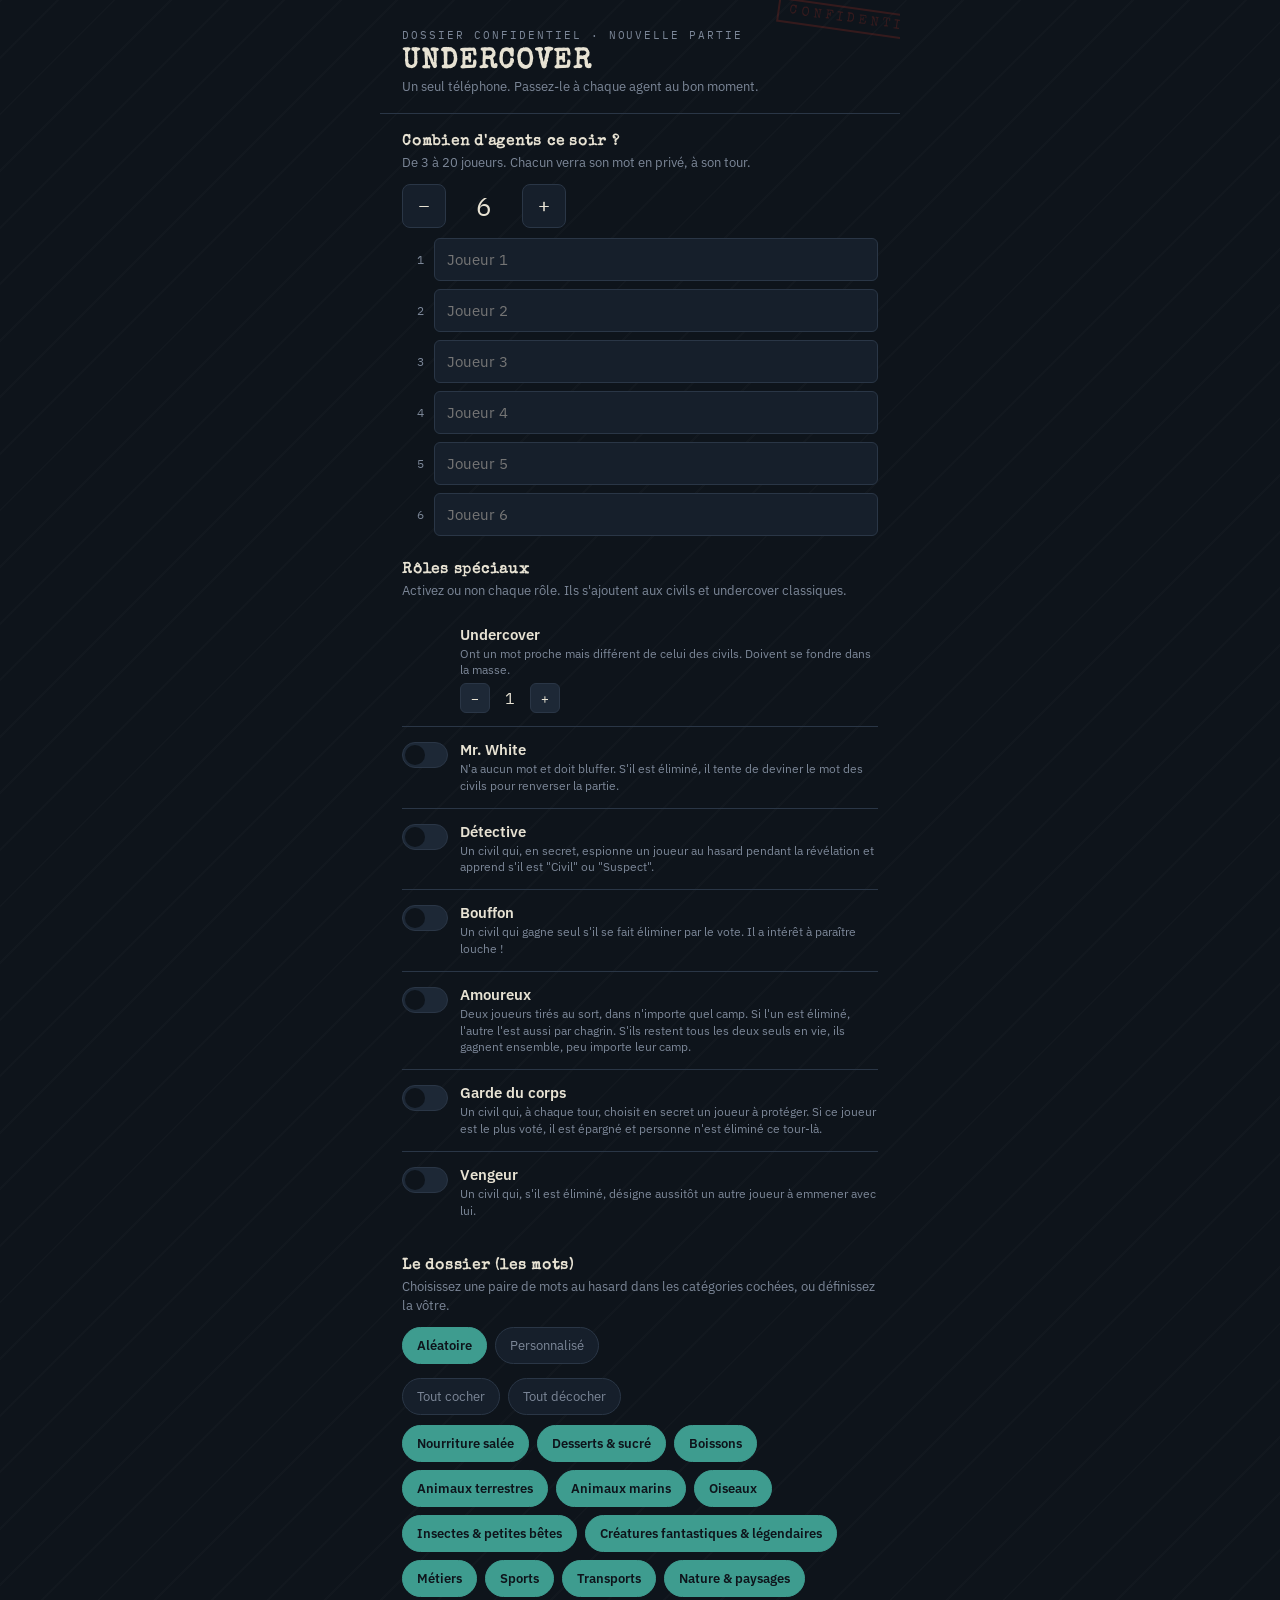
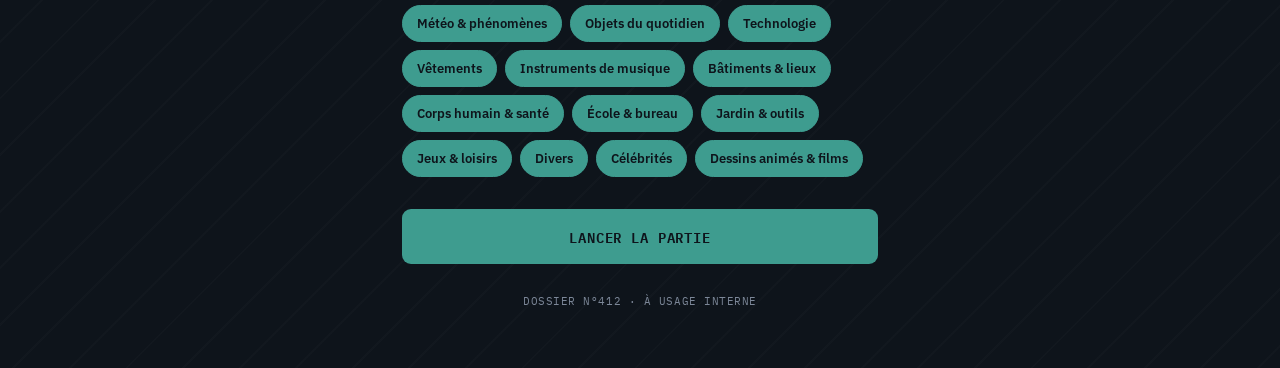
==== commit c11e3c66: "Split into multiple files, rename to UNDERCOVER, 356 mots en 25 catégories (dont Célébrités et Dessi" ====
--- a/index.html
+++ b/index.html
@@ -3,1233 +3,20 @@
 <head>
 <meta charset="UTF-8">
 <meta name="viewport" content="width=device-width, initial-scale=1.0, maximum-scale=1, user-scalable=no">
-<title>SOUS COUVERTURE — Dossier confidentiel</title>
+<title>UNDERCOVER — Dossier confidentiel</title>
 <link rel="preconnect" href="https://fonts.googleapis.com">
 <link href="https://fonts.googleapis.com/css2?family=Special+Elite&family=IBM+Plex+Sans:wght@400;500;600;700&family=IBM+Plex+Mono:wght@400;500;600&display=swap" rel="stylesheet">
-<style>
-  :root{
-    --ink:#0E141B;
-    --panel:#161F2B;
-    --panel-2:#1D2836;
-    --paper:#EDE6D3;
-    --paper-line:#C9BFA0;
-    --red:#9C2B22;
-    --red-bright:#C1443A;
-    --teal:#3E9C8F;
-    --text:#E7E2D3;
-    --muted:#7C8798;
-    --line:#2A3646;
-  }
-  *{box-sizing:border-box;-webkit-tap-highlight-color:transparent;}
-  html,body{margin:0;padding:0;background:var(--ink);color:var(--text);font-family:'IBM Plex Sans',sans-serif;min-height:100%;}
-  body{
-    background-image:
-      repeating-linear-gradient(135deg, rgba(255,255,255,0.015) 0 2px, transparent 2px 40px);
-  }
-  #app{max-width:520px;margin:0 auto;min-height:100vh;display:flex;flex-direction:column;padding:0 0 40px;}
-
-  .eyebrow{
-    font-family:'IBM Plex Mono',monospace;
-    font-size:11px;letter-spacing:.18em;text-transform:uppercase;color:var(--muted);
-  }
-  .masthead{
-    padding:28px 22px 18px;border-bottom:1px solid var(--line);position:relative;overflow:hidden;
-  }
-  .masthead::after{
-    content:'CONFIDENTIEL';position:absolute;right:-40px;top:8px;font-family:'Special Elite',monospace;
-    font-size:13px;letter-spacing:.3em;color:var(--red);opacity:.28;transform:rotate(8deg);
-    border:2px solid var(--red);padding:4px 10px;
-  }
-  .title{
-    font-family:'Special Elite',monospace;font-size:28px;letter-spacing:.06em;margin:6px 0 2px;color:var(--text);
-  }
-  .subtitle{color:var(--muted);font-size:13px;margin:0;}
-
-  .content{flex:1;padding:20px 22px;}
-  section.block{margin-bottom:26px;}
-  .block-title{
-    font-family:'Special Elite',monospace;font-size:15px;letter-spacing:.05em;color:var(--text);
-    margin:0 0 4px;
-  }
-  .block-desc{color:var(--muted);font-size:12.5px;margin:0 0 12px;line-height:1.5;}
-
-  .stepper{display:flex;align-items:center;gap:14px;}
-  .stepper button{
-    width:44px;height:44px;border-radius:8px;border:1px solid var(--line);background:var(--panel);
-    color:var(--text);font-size:20px;font-family:'IBM Plex Mono',monospace;
-  }
-  .stepper .count{
-    font-family:'IBM Plex Mono',monospace;font-size:26px;min-width:48px;text-align:center;
-  }
-
-  .name-list{display:flex;flex-direction:column;gap:8px;margin-top:10px;}
-  .name-row{display:flex;align-items:center;gap:10px;}
-  .name-row .idx{
-    font-family:'IBM Plex Mono',monospace;color:var(--muted);font-size:12px;width:22px;text-align:right;
-  }
-  input[type="text"]{
-    flex:1;background:var(--panel);border:1px solid var(--line);color:var(--text);
-    padding:11px 12px;border-radius:6px;font-family:'IBM Plex Sans',sans-serif;font-size:14.5px;
-  }
-  input[type="text"]:focus{outline:none;border-color:var(--teal);}
-
-  .toggle-row{
-    display:flex;align-items:flex-start;gap:12px;padding:13px 0;border-bottom:1px solid var(--line);
-  }
-  .toggle-row:last-child{border-bottom:none;}
-  .switch{
-    position:relative;width:46px;height:26px;flex:0 0 auto;border-radius:14px;background:var(--panel-2);
-    border:1px solid var(--line);cursor:pointer;margin-top:2px;
-  }
-  .switch.on{background:var(--teal);border-color:var(--teal);}
-  .switch::after{
-    content:'';position:absolute;top:2px;left:2px;width:20px;height:20px;border-radius:50%;
-    background:#0E141B;transition:left .15s ease;
-  }
-  .switch.on::after{left:22px;background:#0E141B;}
-  .toggle-text .name{font-size:14.5px;font-weight:600;color:var(--text);}
-  .toggle-text .desc{font-size:12px;color:var(--muted);margin-top:2px;line-height:1.4;}
-  .stepper-inline{display:flex;align-items:center;gap:10px;margin-top:4px;}
-  .stepper-inline button{
-    width:30px;height:30px;border-radius:6px;border:1px solid var(--line);background:var(--panel-2);color:var(--text);font-family:'IBM Plex Mono',monospace;
-  }
-  .stepper-inline .n{font-family:'IBM Plex Mono',monospace;font-size:16px;min-width:20px;text-align:center;}
-
-  .choice-row{display:flex;gap:8px;flex-wrap:wrap;}
-  .choice{
-    padding:9px 14px;border-radius:20px;border:1px solid var(--line);background:var(--panel);
-    color:var(--muted);font-size:13px;cursor:pointer;font-family:'IBM Plex Sans',sans-serif;
-  }
-  .choice.active{background:var(--teal);border-color:var(--teal);color:#0E141B;font-weight:600;}
-
-  .custom-words{display:flex;gap:10px;margin-top:12px;}
-
-  .error-box{
-    background:rgba(156,43,34,.15);border:1px solid var(--red);color:#E9B3AD;
-    padding:11px 13px;border-radius:8px;font-size:13px;margin-top:14px;
-  }
-
-  .btn{
-    display:block;width:100%;text-align:center;padding:16px;border-radius:9px;border:none;
-    font-family:'IBM Plex Mono',monospace;letter-spacing:.06em;font-size:14px;font-weight:600;
-    text-transform:uppercase;cursor:pointer;
-  }
-  .btn-primary{background:var(--teal);color:#0E141B;}
-  .btn-primary:disabled{background:var(--panel-2);color:var(--muted);}
-  .btn-secondary{background:transparent;border:1px solid var(--line);color:var(--text);}
-  .btn-danger{background:var(--red);color:#F3E3E0;}
-  .btn-row{display:flex;gap:10px;margin-top:10px;}
-  .btn-row .btn{flex:1;}
-
-  /* Game screens */
-  .case-file{
-    font-family:'IBM Plex Mono',monospace;font-size:12px;color:var(--muted);letter-spacing:.12em;
-  }
-  .pass-instruction{
-    text-align:center;margin:30px 0 10px;
-  }
-  .pass-instruction .to{
-    font-family:'Special Elite',monospace;font-size:22px;color:var(--text);margin:6px 0;
-  }
-  .pass-instruction .hint{color:var(--muted);font-size:13px;}
-
-  .dossier-card{
-    position:relative;margin:26px auto;width:100%;max-width:340px;height:220px;
-    border-radius:10px;perspective:800px;
-  }
-  .dossier-cover{
-    position:absolute;inset:0;border-radius:10px;background:var(--panel);
-    border:1px solid var(--line);display:flex;align-items:center;justify-content:center;
-    flex-direction:column;gap:10px;cursor:pointer;user-select:none;transition:opacity .18s ease;
-  }
-  .dossier-cover .stamp{
-    font-family:'Special Elite',monospace;color:var(--red);border:3px solid var(--red);
-    padding:6px 16px;border-radius:4px;font-size:14px;letter-spacing:.15em;transform:rotate(-6deg);
-    opacity:.85;
-  }
-  .dossier-cover .cta{
-    font-family:'IBM Plex Mono',monospace;font-size:11.5px;letter-spacing:.14em;color:var(--muted);
-    text-transform:uppercase;
-  }
-  .dossier-face{
-    position:absolute;inset:0;border-radius:10px;background:var(--paper);color:#231C12;
-    display:flex;align-items:center;justify-content:center;flex-direction:column;gap:8px;
-    padding:20px;text-align:center;
-    background-image:repeating-linear-gradient(0deg, transparent 0 27px, var(--paper-line) 27px 28px);
-  }
-  .dossier-face .label{font-family:'IBM Plex Mono',monospace;font-size:11px;letter-spacing:.14em;color:#6b6247;text-transform:uppercase;}
-  .dossier-face .word{font-family:'Special Elite',monospace;font-size:30px;margin:6px 0;word-break:break-word;}
-  .dossier-face .role-extra{font-size:12.5px;color:#6b6247;max-width:260px;line-height:1.5;}
-  .dossier-cover.hidden{display:none;}
-  .dossier-face.hidden{display:none;}
-
-  .seen-note{text-align:center;color:var(--muted);font-size:12px;margin-top:14px;font-family:'IBM Plex Mono',monospace;}
-
-  .grid-players{display:grid;grid-template-columns:1fr 1fr;gap:10px;margin-top:16px;}
-  .player-tile{
-    background:var(--panel);border:1px solid var(--line);border-radius:8px;padding:14px 10px;
-    text-align:center;cursor:pointer;font-size:14.5px;font-weight:600;
-  }
-  .player-tile.selected{border-color:var(--teal);background:rgba(62,156,143,.15);color:var(--teal);}
-  .player-tile.eliminated{opacity:.35;text-decoration:line-through;cursor:default;}
-
-  .round-banner{
-    text-align:center;padding:10px 0 4px;
-  }
-  .round-banner .n{font-family:'Special Elite',monospace;font-size:19px;}
-
-  .speak-order{list-style:none;padding:0;margin:14px 0 0;display:flex;flex-direction:column;gap:6px;}
-  .speak-order li{
-    display:flex;align-items:center;gap:10px;background:var(--panel);border:1px solid var(--line);
-    padding:10px 12px;border-radius:7px;font-size:14px;
-  }
-  .speak-order li .n{font-family:'IBM Plex Mono',monospace;color:var(--muted);width:20px;}
-
-  .result-reveal{text-align:center;margin:24px 0;}
-  .result-reveal .stamp-big{
-    display:inline-block;font-family:'Special Elite',monospace;color:var(--red-bright);
-    border:3px solid var(--red-bright);padding:10px 22px;border-radius:6px;letter-spacing:.14em;
-    transform:rotate(-4deg);font-size:18px;margin-bottom:16px;
-  }
-  .result-reveal .who{font-size:17px;margin:4px 0;}
-  .result-reveal .role-tag{
-    font-family:'IBM Plex Mono',monospace;font-size:13px;color:var(--muted);margin-top:6px;
-  }
-  .result-reveal .word-was{font-family:'Special Elite',monospace;font-size:20px;color:var(--text);margin-top:10px;}
-
-  .winner-banner{
-    text-align:center;padding:30px 10px;border:1px solid var(--line);border-radius:10px;
-    background:var(--panel);margin:20px 0;
-  }
-  .winner-banner .big{font-family:'Special Elite',monospace;font-size:26px;color:var(--teal);margin-bottom:8px;}
-  .winner-banner .sub{color:var(--muted);font-size:13px;}
-
-  .role-list{list-style:none;margin:18px 0 0;padding:0;display:flex;flex-direction:column;gap:8px;}
-  .role-list li{
-    background:var(--panel);border:1px solid var(--line);border-radius:7px;padding:10px 13px;
-    display:flex;justify-content:space-between;align-items:center;font-size:13.5px;gap:10px;
-  }
-  .role-list .rn{font-weight:600;}
-  .role-list .rr{font-family:'IBM Plex Mono',monospace;color:var(--muted);font-size:11.5px;text-align:right;}
-
-  textarea{width:100%;background:var(--panel);border:1px solid var(--line);color:var(--text);border-radius:7px;padding:12px;font-family:'IBM Plex Mono',monospace;font-size:16px;margin-top:14px;}
-
-  .footer-note{text-align:center;color:var(--muted);font-size:11px;margin-top:30px;font-family:'IBM Plex Mono',monospace;letter-spacing:.05em;}
-</style>
+<link rel="stylesheet" href="styles.css">
 </head>
 <body>
 <div id="app"></div>
 
-<script>
-/* ---------------------------------------------------------
-   DONNÉES
---------------------------------------------------------- */
-const WORD_PAIRS = [
-  // Nourriture salée
-  ["Pizza","Quiche"],["Sandwich","Burger"],["Soupe","Bouillon"],["Salade","Crudités"],
-  ["Riz","Pâtes"],["Omelette","Crêpe"],["Frites","Chips"],["Ravioli","Tortellini"],
-  ["Kebab","Tacos"],["Couscous","Paella"],["Fondue","Raclette"],["Croque-monsieur","Panini"],
-  ["Bouillabaisse","Velouté"],["Falafel","Nugget"],["Choucroute","Cassoulet"],["Nouilles","Vermicelles"],
-  ["Gratin","Lasagne"],["Terrine","Pâté"],["Bruschetta","Tartine"],["Empanada","Chausson"],
-  ["Risotto","Polenta"],["Pilon de poulet","Côtelette"],["Bagel","Pain pita"],["Quenelle","Boulette"],
-  // Desserts & sucré
-  ["Gâteau","Tarte"],["Chocolat","Bonbon"],["Glace","Sorbet"],["Biscuit","Gaufre"],
-  ["Confiture","Miel"],["Crème brûlée","Flan"],["Macaron","Meringue"],["Beignet","Churros"],
-  ["Cheesecake","Tiramisu"],["Nougat","Caramel"],["Éclair","Religieuse"],["Cannelé","Financier"],
-  ["Sorbet","Granité"],["Pain d'épices","Spéculoos"],["Guimauve","Marshmallow"],["Crêpe","Blini"],
-  ["Brioche","Panettone"],["Tarte Tatin","Clafoutis"],["Barbe à papa","Chewing-gum"],["Praline","Truffe au chocolat"],
-  // Boissons
-  ["Café","Thé"],["Jus","Soda"],["Vin","Cidre"],["Bière","Champagne"],
-  ["Lait","Chocolat chaud"],["Limonade","Sirop"],["Cocktail","Mocktail"],["Smoothie","Milkshake"],
-  ["Eau gazeuse","Eau plate"],["Infusion","Tisane"],["Cappuccino","Latte"],["Punch","Sangria"],
-  // Animaux terrestres
-  ["Chat","Chien"],["Lion","Tigre"],["Loup","Renard"],["Cheval","Âne"],
-  ["Vache","Bison"],["Mouton","Chèvre"],["Ours","Panda"],["Éléphant","Rhinocéros"],
-  ["Girafe","Zèbre"],["Singe","Gorille"],["Lapin","Lièvre"],["Écureuil","Hamster"],
-  ["Cochon","Sanglier"],["Cerf","Élan"],["Kangourou","Wallaby"],["Hérisson","Tatou"],
-  ["Léopard","Guépard"],["Chameau","Dromadaire"],["Souris","Rat"],["Furet","Belette"],
-  // Animaux marins
-  ["Baleine","Dauphin"],["Requin","Barracuda"],["Poulpe","Calamar"],["Étoile de mer","Oursin"],
-  ["Crabe","Homard"],["Méduse","Anémone"],["Phoque","Otarie"],["Tortue de mer","Iguane marin"],
-  ["Anguille","Murène"],["Hippocampe","Poisson-clown"],["Corail","Algue"],["Crevette","Écrevisse"],
-  // Oiseaux
-  ["Aigle","Faucon"],["Perroquet","Perruche"],["Hibou","Chouette"],["Pingouin","Manchot"],
-  ["Corbeau","Corneille"],["Cygne","Oie"],["Flamant rose","Héron"],["Colibri","Libellule"],
-  ["Pigeon","Tourterelle"],["Autruche","Émeu"],["Toucan","Perroquet ara"],["Vautour","Charognard"],
-  // Insectes & petites bêtes
-  ["Fourmi","Termite"],["Abeille","Guêpe"],["Papillon","Mite"],["Coccinelle","Scarabée"],
-  ["Araignée","Scorpion"],["Sauterelle","Criquet"],["Mille-pattes","Chenille"],["Escargot","Limace"],
-  // Créatures fantastiques & légendaires
-  ["Fantôme","Squelette"],["Vampire","Zombie"],["Pirate","Ninja"],["Sorcière","Magicien"],
-  ["Dragon","Serpent géant"],["Licorne","Pégase"],["Sirène","Triton"],["Troll","Ogre"],
-  ["Elfe","Gnome"],["Loup-garou","Golem"],["Géant","Titan"],["Génie","Fée"],
-  // Métiers
-  ["Médecin","Infirmier"],["Pompier","Policier"],["Boulanger","Pâtissier"],["Menuisier","Charpentier"],
-  ["Facteur","Livreur"],["Coiffeur","Esthéticienne"],["Professeur","Instituteur"],["Avocat","Juge"],
-  ["Plombier","Électricien"],["Agriculteur","Éleveur"],["Journaliste","Photographe"],["Vétérinaire","Éleveur canin"],
-  ["Chirurgien","Dentiste"],["Cuisinier","Serveur"],["Pilote","Steward"],["Architecte","Ingénieur"],
-  ["Bibliothécaire","Libraire"],["Marin","Pêcheur"],["Astronaute","Cosmonaute"],["Jardinier","Paysagiste"],
-  // Sports
-  ["Football","Rugby"],["Basketball","Handball"],["Tennis","Badminton"],["Natation","Plongée"],
-  ["Ski","Snowboard"],["Cyclisme","Course à pied"],["Boxe","Karaté"],["Escalade","Randonnée"],
-  ["Golf","Croquet"],["Volleyball","Beach-volley"],["Judo","Lutte"],["Patinage","Roller"],
-  ["Aviron","Kayak"],["Surf","Bodyboard"],["Équitation","Voltige"],["Bowling","Pétanque"],
-  ["Gymnastique","Danse"],["Escrime","Tir à l'arc"],
-  // Transports
-  ["Voiture","Moto"],["Avion","Hélicoptère"],["Camion","Bus"],["Train","Tramway"],
-  ["Vélo","Trottinette"],["Bateau","Voilier"],["Métro","RER"],["Fusée","Satellite"],
-  ["Gondole","Kayak"],["Montgolfière","Planeur"],["Taxi","Covoiturage"],["Sous-marin","Bateau à moteur"],
-  // Nature & paysages
-  ["Montagne","Colline"],["Rivière","Lac"],["Île","Presqu'île"],["Cascade","Fontaine"],
-  ["Volcan","Geyser"],["Désert","Steppe"],["Forêt","Jungle"],["Grotte","Caverne"],
-  ["Falaise","Ravin"],["Vallée","Gorge"],["Plage","Dune"],["Marais","Étang"],
-  ["Glacier","Iceberg"],["Prairie","Savane"],["Récif","Lagon"],["Oasis","Mirage"],
-  // Météo & phénomènes
-  ["Neige","Pluie"],["Foudre","Tonnerre"],["Tornade","Ouragan"],["Comète","Météore"],
-  ["Arc-en-ciel","Aurore boréale"],["Brouillard","Brume"],["Grêle","Verglas"],["Canicule","Sécheresse"],
-  // Objets du quotidien
-  ["Stylo","Crayon"],["Téléphone","Tablette"],["Bougie","Lampe"],["Sac à dos","Valise"],
-  ["Parapluie","Poncho"],["Montre","Réveil"],["Miroir","Vitre"],["Coussin","Oreiller"],
-  ["Balai","Aspirateur"],["Ciseaux","Cutter"],["Boussole","Carte"],["Clé","Cadenas"],
-  ["Panier","Cabas"],["Thermos","Gourde"],["Échelle","Escabeau"],["Corde","Ficelle"],
-  // Technologie
-  ["Ordinateur","Tablette"],["Casque audio","Écouteurs"],["Robot","Androïde"],["Drone","Hélicoptère"],
-  ["Imprimante","Scanner"],["Manette","Clavier"],["Enceinte","Haut-parleur"],["Caméra","Appareil photo"],
-  ["Batterie","Chargeur"],["Antenne","Parabole"],
-  // Vêtements
-  ["Cape","Manteau"],["Kimono","Sari"],["Chapeau","Casquette"],["Écharpe","Foulard"],
-  ["Gants","Moufles"],["Bottes","Baskets"],["Costume","Smoking"],["Robe","Jupe"],
-  ["Pull","Gilet"],["Ceinture","Bretelles"],["Sandales","Tongs"],["Uniforme","Blouse"],
-  // Instruments de musique
-  ["Guitare","Violon"],["Piano","Clavier"],["Batterie","Percussion"],["Flûte","Clarinette"],
-  ["Trompette","Trombone"],["Harpe","Lyre"],["Accordéon","Orgue"],["Saxophone","Hautbois"],
-  // Bâtiments & lieux
-  ["Château","Palais"],["Bibliothèque","Librairie"],["Cathédrale","Église"],["Marché","Supermarché"],
-  ["Igloo","Cabane"],["Cirque","Théâtre"],["Jardin","Parc"],["Bureau","Atelier"],
-  ["Musée","Galerie"],["Aéroport","Gare"],["Hôpital","Clinique"],["Hôtel","Auberge"],
-  ["Prison","Forteresse"],["Ferme","Ranch"],["Phare","Tour"],["Moulin","Silo"],
-  // Corps humain & santé
-  ["Main","Pied"],["Œil","Oreille"],["Squelette","Muscle"],["Fièvre","Rhume"],
-  ["Pansement","Bandage"],["Lunettes","Loupe"],["Béquille","Fauteuil roulant"],["Vaccin","Médicament"],
-  // École & bureau
-  ["Cahier","Carnet"],["Trousse","Sac de cours"],["Tableau","Écran"],["Craie","Marqueur"],
-  ["Colle","Ruban adhésif"],["Règle","Équerre"],["Gomme","Correcteur"],["Agrafeuse","Perforatrice"],
-  // Jardin & outils
-  ["Marteau","Tournevis"],["Pelle","Râteau"],["Arrosoir","Tuyau"],["Tondeuse","Débroussailleuse"],
-  ["Serre","Potager"],["Champignon","Truffe"],["Cactus","Bambou"],["Tronçonneuse","Hache"],
-  // Jeux & loisirs
-  ["Trampoline","Balançoire"],["Cerf-volant","Frisbee"],["Toupie","Yoyo"],["Puzzle","Casse-tête"],
-  ["Dés","Cartes"],["Échecs","Dames"],["Marionnette","Poupée"],["Fléchettes","Billard"],
-  // Divers
-  ["Diamant","Cristal"],["Sable","Terre"],["Boussole","Carte routière"],["Trésor","Coffre"],
-  ["Statue","Sculpture"],["Encre","Peinture"],["Miel","Sirop d'érable"],["Perle","Coquillage"]
-];
-
-const ROLE_LABEL = {
-  civil:"Civil",
-  undercover:"Undercover",
-  mrwhite:"Mr. White",
-};
-const SPECIAL_LABEL = { detective:"Détective", jester:"Bouffon", protector:"Garde du corps", avenger:"Vengeur" };
-
-/* ---------------------------------------------------------
-   ÉTAT
---------------------------------------------------------- */
-let setup = {
-  count: 6,
-  names: ["","","","","",""],
-  undercoverCount: 1,
-  mrWhite: false,
-  detective: false,
-  jester: false,
-  lovers: false,
-  protector: false,
-  avenger: false,
-  wordSource: "random", // "random" | "custom"
-  customCivil: "",
-  customUndercover: "",
-};
-
-let game = null; // objet de partie une fois lancée
-let screen = "setup"; // "setup" | "game"
-
-/* ---------------------------------------------------------
-   UTILITAIRES
---------------------------------------------------------- */
-function shuffle(arr){
-  const a = arr.slice();
-  for(let i=a.length-1;i>0;i--){
-    const j = Math.floor(Math.random()*(i+1));
-    [a[i],a[j]]=[a[j],a[i]];
-  }
-  return a;
-}
-function normalize(str){
-  return (str||"").toLowerCase().trim().normalize("NFD").replace(/[\u0300-\u036f]/g,"");
-}
-function el(html){
-  const t = document.createElement('template');
-  t.innerHTML = html.trim();
-  return t.content.firstChild;
-}
-function render(){
-  const app = document.getElementById('app');
-  app.innerHTML = "";
-  app.appendChild(screen === "setup" ? renderSetup() : renderGame());
-}
-
-/* ---------------------------------------------------------
-   ÉCRAN DE CONFIGURATION
---------------------------------------------------------- */
-function maxUndercover(){
-  const base = setup.count - (setup.mrWhite?1:0) - (setup.detective?1:0) - (setup.jester?1:0) - (setup.protector?1:0) - (setup.avenger?1:0) - 1;
-  return Math.max(1, base);
-}
-
-function validateSetup(){
-  const N = setup.count;
-  if(N < 3) return "Il faut au moins 3 joueurs.";
-  if(N > 20) return "20 joueurs maximum.";
-  const specialNeeded = (setup.detective?1:0) + (setup.jester?1:0) + (setup.protector?1:0) + (setup.avenger?1:0);
-  const civilCount = N - setup.undercoverCount - (setup.mrWhite?1:0);
-  if(setup.undercoverCount < 1) return "Il faut au moins 1 undercover.";
-  if(civilCount < specialNeeded + 1) return "Pas assez de civils pour ce nombre d'undercover et de rôles spéciaux. Réduisez les undercover ou désactivez un rôle spécial.";
-  if(setup.wordSource === "custom"){
-    const a = setup.customCivil.trim(), b = setup.customUndercover.trim();
-    if(!a || !b) return "Entrez les deux mots du dossier personnalisé.";
-    if(normalize(a) === normalize(b)) return "Les deux mots personnalisés doivent être différents.";
-  }
-  return null;
-}
-
-function renderSetup(){
-  const wrap = el(`<div></div>`);
-  wrap.appendChild(el(`
-    <div class="masthead">
-      <div class="eyebrow">Dossier confidentiel · Nouvelle partie</div>
-      <h1 class="title">SOUS COUVERTURE</h1>
-      <p class="subtitle">Un seul téléphone. Passez-le à chaque agent au bon moment.</p>
-    </div>
-  `));
-
-  const content = el(`<div class="content"></div>`);
-
-  // Bloc joueurs
-  const b1 = el(`
-    <section class="block">
-      <h2 class="block-title">Combien d'agents ce soir ?</h2>
-      <p class="block-desc">De 3 à 20 joueurs. Chacun verra son mot en privé, à son tour.</p>
-      <div class="stepper">
-        <button data-act="dec-count">−</button>
-        <div class="count">${setup.count}</div>
-        <button data-act="inc-count">+</button>
-      </div>
-      <div class="name-list" id="name-list"></div>
-    </section>
-  `);
-  const nameList = b1.querySelector('#name-list');
-  for(let i=0;i<setup.count;i++){
-    const row = el(`
-      <div class="name-row">
-        <div class="idx">${i+1}</div>
-        <input type="text" placeholder="Joueur ${i+1}" data-name-idx="${i}" value="${(setup.names[i]||"").replace(/"/g,'&quot;')}">
-      </div>
-    `);
-    nameList.appendChild(row);
-  }
-  content.appendChild(b1);
-
-  // Bloc rôles spéciaux
-  const b2 = el(`
-    <section class="block">
-      <h2 class="block-title">Rôles spéciaux</h2>
-      <p class="block-desc">Activez ou non chaque rôle. Ils s'ajoutent aux civils et undercover classiques.</p>
-
-      <div class="toggle-row">
-        <div class="switch ${setup.undercoverCount>0?'on':''}" style="visibility:hidden"></div>
-        <div class="toggle-text" style="flex:1">
-          <div class="name">Undercover</div>
-          <div class="desc">Ont un mot proche mais différent de celui des civils. Doivent se fondre dans la masse.</div>
-          <div class="stepper-inline">
-            <button data-act="dec-uc">−</button>
-            <div class="n">${setup.undercoverCount}</div>
-            <button data-act="inc-uc">+</button>
-          </div>
-        </div>
-      </div>
-
-      <div class="toggle-row">
-        <div class="switch ${setup.mrWhite?'on':''}" data-act="toggle-mrwhite"></div>
-        <div class="toggle-text">
-          <div class="name">Mr. White</div>
-          <div class="desc">N'a aucun mot et doit bluffer. S'il est éliminé, il tente de deviner le mot des civils pour renverser la partie.</div>
-        </div>
-      </div>
-
-      <div class="toggle-row">
-        <div class="switch ${setup.detective?'on':''}" data-act="toggle-detective"></div>
-        <div class="toggle-text">
-          <div class="name">Détective</div>
-          <div class="desc">Un civil qui, en secret, espionne un joueur au hasard pendant la révélation et apprend s'il est "Civil" ou "Suspect".</div>
-        </div>
-      </div>
-
-      <div class="toggle-row">
-        <div class="switch ${setup.jester?'on':''}" data-act="toggle-jester"></div>
-        <div class="toggle-text">
-          <div class="name">Bouffon</div>
-          <div class="desc">Un civil qui gagne seul s'il se fait éliminer par le vote. Il a intérêt à paraître louche !</div>
-        </div>
-      </div>
-
-      <div class="toggle-row">
-        <div class="switch ${setup.lovers?'on':''}" data-act="toggle-lovers"></div>
-        <div class="toggle-text">
-          <div class="name">Amoureux</div>
-          <div class="desc">Deux joueurs tirés au sort, dans n'importe quel camp. Si l'un est éliminé, l'autre l'est aussi par chagrin. S'ils restent tous les deux seuls en vie, ils gagnent ensemble, peu importe leur camp.</div>
-        </div>
-      </div>
-
-      <div class="toggle-row">
-        <div class="switch ${setup.protector?'on':''}" data-act="toggle-protector"></div>
-        <div class="toggle-text">
-          <div class="name">Garde du corps</div>
-          <div class="desc">Un civil qui, à chaque tour, choisit en secret un joueur à protéger. Si ce joueur est le plus voté, il est épargné et personne n'est éliminé ce tour-là.</div>
-        </div>
-      </div>
-
-      <div class="toggle-row">
-        <div class="switch ${setup.avenger?'on':''}" data-act="toggle-avenger"></div>
-        <div class="toggle-text">
-          <div class="name">Vengeur</div>
-          <div class="desc">Un civil qui, s'il est éliminé, désigne aussitôt un autre joueur à emmener avec lui.</div>
-        </div>
-      </div>
-    </section>
-  `);
-  content.appendChild(b2);
-
-  // Bloc mots
-  const b3 = el(`
-    <section class="block">
-      <h2 class="block-title">Le dossier (les mots)</h2>
-      <p class="block-desc">Choisissez une paire de mots au hasard, ou définissez la vôtre.</p>
-      <div class="choice-row">
-        <div class="choice ${setup.wordSource==='random'?'active':''}" data-act="src-random">Aléatoire</div>
-        <div class="choice ${setup.wordSource==='custom'?'active':''}" data-act="src-custom">Personnalisé</div>
-      </div>
-      ${setup.wordSource==='custom' ? `
-      <div class="custom-words">
-        <input type="text" placeholder="Mot des civils" id="cw-civil" value="${setup.customCivil.replace(/"/g,'&quot;')}">
-        <input type="text" placeholder="Mot des undercover" id="cw-uc" value="${setup.customUndercover.replace(/"/g,'&quot;')}">
-      </div>` : ``}
-    </section>
-  `);
-  content.appendChild(b3);
-
-  const err = validateSetup();
-  if(err){
-    content.appendChild(el(`<div class="error-box">${err}</div>`));
-  }
-
-  const startBtn = el(`<button class="btn btn-primary" ${err?'disabled':''}>Lancer la partie</button>`);
-  startBtn.addEventListener('click', ()=>{ if(!validateSetup()){ startGame(); } });
-  content.appendChild(el(`<div style="height:6px"></div>`));
-  content.appendChild(startBtn);
-  content.appendChild(el(`<div class="footer-note">DOSSIER N°${String(Math.floor(Math.random()*900+100))} · À USAGE INTERNE</div>`));
-
-  wrap.appendChild(content);
-
-  // Listeners
-  wrap.querySelector('[data-act="dec-count"]').onclick = ()=>{ setup.count = Math.max(3,setup.count-1); setup.names.length=setup.count; setup.undercoverCount = Math.min(setup.undercoverCount, maxUndercover()); render(); };
-  wrap.querySelector('[data-act="inc-count"]').onclick = ()=>{ setup.count = Math.min(20,setup.count+1); render(); };
-  wrap.querySelectorAll('[data-name-idx]').forEach(inp=>{
-    inp.addEventListener('input', e=>{ setup.names[+e.target.dataset.nameIdx] = e.target.value; });
-  });
-  wrap.querySelector('[data-act="dec-uc"]').onclick = ()=>{ setup.undercoverCount = Math.max(1, setup.undercoverCount-1); render(); };
-  wrap.querySelector('[data-act="inc-uc"]').onclick = ()=>{ setup.undercoverCount = Math.min(maxUndercover(), setup.undercoverCount+1); render(); };
-  wrap.querySelector('[data-act="toggle-mrwhite"]').onclick = ()=>{ setup.mrWhite = !setup.mrWhite; render(); };
-  wrap.querySelector('[data-act="toggle-detective"]').onclick = ()=>{ setup.detective = !setup.detective; render(); };
-  wrap.querySelector('[data-act="toggle-jester"]').onclick = ()=>{ setup.jester = !setup.jester; render(); };
-  wrap.querySelector('[data-act="toggle-lovers"]').onclick = ()=>{ setup.lovers = !setup.lovers; render(); };
-  wrap.querySelector('[data-act="toggle-protector"]').onclick = ()=>{ setup.protector = !setup.protector; render(); };
-  wrap.querySelector('[data-act="toggle-avenger"]').onclick = ()=>{ setup.avenger = !setup.avenger; render(); };
-  wrap.querySelector('[data-act="src-random"]').onclick = ()=>{ setup.wordSource='random'; render(); };
-  wrap.querySelector('[data-act="src-custom"]').onclick = ()=>{ setup.wordSource='custom'; render(); };
-  const cwCivil = wrap.querySelector('#cw-civil');
-  const cwUc = wrap.querySelector('#cw-uc');
-  if(cwCivil) cwCivil.addEventListener('input', e=>{ setup.customCivil = e.target.value; });
-  if(cwUc) cwUc.addEventListener('input', e=>{ setup.customUndercover = e.target.value; });
-
-  return wrap;
-}
-
-/* ---------------------------------------------------------
-   LANCEMENT DE PARTIE
---------------------------------------------------------- */
-function startGame(){
-  const N = setup.count;
-  const players = [];
-  for(let i=0;i<N;i++){
-    players.push({
-      id:i,
-      name: (setup.names[i]||"").trim() || `Joueur ${i+1}`,
-      wordRole: null,
-      special: null,
-      word: null,
-      alive: true,
-      hasSeen: false,
-      detectiveDone: false,
-      detectiveResult: null,
-      loverId: null,
-      avengeUsed: false,
-    });
-  }
-
-  // construire les rôles
-  let roles = [];
-  if(setup.mrWhite) roles.push('mrwhite');
-  for(let i=0;i<setup.undercoverCount;i++) roles.push('undercover');
-  const civilSlots = N - roles.length;
-  let specials = [];
-  if(setup.detective) specials.push('detective');
-  if(setup.jester) specials.push('jester');
-  if(setup.protector) specials.push('protector');
-  if(setup.avenger) specials.push('avenger');
-  for(let i=0;i<civilSlots;i++) roles.push('civil');
-
-  roles = shuffle(roles);
-  players.forEach((p,i)=>{ p.wordRole = roles[i]; });
-
-  // assigner les rôles spéciaux parmi les civils
-  const civilPlayers = shuffle(players.filter(p=>p.wordRole==='civil'));
-  specials.forEach((s,i)=>{ if(civilPlayers[i]) civilPlayers[i].special = s; });
-
-  // amoureux : deux joueurs au hasard, tous camps confondus
-  if(setup.lovers && players.length >= 2){
-    const pair = shuffle(players.slice(0,players.length)).slice(0,2);
-    pair[0].loverId = pair[1].id;
-    pair[1].loverId = pair[0].id;
-  }
-
-  // mots
-  let civilWord, ucWord;
-  if(setup.wordSource === 'custom'){
-    civilWord = setup.customCivil.trim();
-    ucWord = setup.customUndercover.trim();
-  } else {
-    const pair = WORD_PAIRS[Math.floor(Math.random()*WORD_PAIRS.length)];
-    civilWord = pair[0]; ucWord = pair[1];
-  }
-  players.forEach(p=>{
-    if(p.wordRole==='civil') p.word = civilWord;
-    else if(p.wordRole==='undercover') p.word = ucWord;
-    else p.word = null;
-  });
-
-  game = {
-    players,
-    civilWord, ucWord,
-    round: 1,
-    phase: 'reveal',
-    revealIndex: 0,
-    revealCurrentShown: false,
-    pendingDetectivePick: false,
-    votingOrder: [],
-    votingIndex: 0,
-    votes: {},
-    lastEliminatedIds: [],
-    mrWhiteGuessed: false,
-    tieMessage: null,
-    protectedId: null,
-    protectedName: null,
-    pendingAvengerId: null,
-    avengerKillIds: [],
-    winner: null,
-  };
-  screen = 'game';
-  render();
-}
-
-/* ---------------------------------------------------------
-   ÉCRAN DE JEU — DISPATCH
---------------------------------------------------------- */
-function renderGame(){
-  const wrap = el(`<div></div>`);
-  wrap.appendChild(el(`
-    <div class="masthead">
-      <div class="eyebrow">Dossier confidentiel</div>
-      <h1 class="title" style="font-size:22px;">SOUS COUVERTURE</h1>
-      <p class="subtitle">Manche ${game.round} · ${game.players.filter(p=>p.alive).length} agents en jeu</p>
-    </div>
-  `));
-  const content = el(`<div class="content"></div>`);
-
-  switch(game.phase){
-    case 'reveal': content.appendChild(renderReveal()); break;
-    case 'detective-peek': content.appendChild(renderDetectivePeek()); break;
-    case 'discussion': content.appendChild(renderDiscussion()); break;
-    case 'protect-pick': content.appendChild(renderProtectPick()); break;
-    case 'voting': content.appendChild(renderVoting()); break;
-    case 'tie': content.appendChild(renderTie()); break;
-    case 'protected': content.appendChild(renderProtected()); break;
-    case 'result': content.appendChild(renderResult()); break;
-    case 'avenger-pick': content.appendChild(renderAvengerPick()); break;
-    case 'avenger-result': content.appendChild(renderAvengerResult()); break;
-    case 'mrwhite-guess': content.appendChild(renderMrWhiteGuess()); break;
-    case 'gameover': content.appendChild(renderGameOver()); break;
-  }
-  wrap.appendChild(content);
-  return wrap;
-}
-
-/* ---- Révélation des rôles ---- */
-function renderReveal(){
-  const p = game.players[game.revealIndex];
-  const box = el(`<div></div>`);
-  box.appendChild(el(`
-    <div class="pass-instruction">
-      <div class="eyebrow">Passez le téléphone à</div>
-      <div class="to">${p.name}</div>
-      <div class="hint">Personne d'autre ne doit regarder l'écran.</div>
-    </div>
-  `));
-
-  let extra = "";
-  if(p.wordRole === 'mrwhite'){
-    extra = `<div class="label">Aucun mot</div><div class="word" style="font-size:20px;">MR. WHITE</div><div class="role-extra">Vous n'avez pas de mot. Écoutez les autres et bluffez. Si vous êtes éliminé, vous pourrez deviner le mot des civils pour gagner quand même.</div>`;
-  } else {
-    const roleTag = p.wordRole === 'undercover' ? "UNDERCOVER" : "CIVIL";
-    extra = `<div class="label">Votre mot</div><div class="word">${p.word}</div><div class="role-extra">${p.wordRole==='undercover' ? "Votre mot diffère de celui de la majorité. Fondez-vous dans la masse." : "Vous partagez ce mot avec les autres civils."}</div>`;
-    if(p.special === 'detective'){
-      extra += `<div class="role-extra" style="margin-top:8px;color:${'#8a5a1a'}"><strong>Vous êtes aussi le Détective.</strong> Après cette carte, vous choisirez un joueur à espionner.</div>`;
-    }
-    if(p.special === 'jester'){
-      extra += `<div class="role-extra" style="margin-top:8px;"><strong>Vous êtes aussi le Bouffon.</strong> Vous gagnez seul si le groupe vous élimine au vote.</div>`;
-    }
-    if(p.special === 'protector'){
-      extra += `<div class="role-extra" style="margin-top:8px;"><strong>Vous êtes aussi le Garde du corps.</strong> Chaque tour, avant le vote, vous choisirez en secret un joueur à protéger.</div>`;
-    }
-    if(p.special === 'avenger'){
-      extra += `<div class="role-extra" style="margin-top:8px;"><strong>Vous êtes aussi le Vengeur.</strong> Si vous êtes éliminé, vous désignerez aussitôt un autre joueur à emmener avec vous.</div>`;
-    }
-  }
-  if(p.loverId !== null){
-    const partner = game.players.find(pl=>pl.id===p.loverId);
-    extra += `<div class="role-extra" style="margin-top:8px;"><strong>Vous êtes amoureux de ${partner.name}.</strong> Si l'un de vous est éliminé, l'autre l'est aussi. Si vous restez tous les deux seuls en vie, vous gagnez ensemble, peu importe vos camps.</div>`;
-  }
-
-  const card = el(`
-    <div class="dossier-card">
-      <div class="dossier-cover">
-        <div class="stamp">DOSSIER</div>
-        <div class="cta">Maintenir pour révéler</div>
-      </div>
-      <div class="dossier-face hidden">${extra}</div>
-    </div>
-  `);
-  const cover = card.querySelector('.dossier-cover');
-  const face = card.querySelector('.dossier-face');
-  const show = ()=>{ cover.classList.add('hidden'); face.classList.remove('hidden'); p.hasSeen = true; updateNextBtn(); };
-  const hide = ()=>{ cover.classList.remove('hidden'); face.classList.add('hidden'); };
-  cover.addEventListener('pointerdown', show);
-  cover.addEventListener('pointerup', hide);
-  cover.addEventListener('pointerleave', hide);
-  face.addEventListener('pointerup', hide);
-  face.addEventListener('pointerleave', hide);
-  box.appendChild(card);
-
-  box.appendChild(el(`<div class="seen-note" id="seen-note">${p.hasSeen ? "Rôle consulté." : "Maintenez la carte appuyée pour lire votre rôle."}</div>`));
-
-  const nextBtn = el(`<button class="btn btn-primary" id="next-reveal-btn" ${p.hasSeen?'':'disabled'}>J'ai vu, joueur suivant</button>`);
-  nextBtn.addEventListener('click', ()=>{
-    if(p.special === 'detective' && !p.detectiveDone){
-      game.phase = 'detective-peek';
-      game.pendingDetectivePick = p.id;
-    } else {
-      game.revealIndex++;
-      if(game.revealIndex >= game.players.length){
-        game.phase = 'discussion';
-      }
-    }
-    render();
-  });
-  box.appendChild(nextBtn);
-
-  function updateNextBtn(){
-    const b = document.getElementById('next-reveal-btn');
-    const n = document.getElementById('seen-note');
-    if(b) b.disabled = false;
-    if(n) n.textContent = "Rôle consulté.";
-  }
-
-  return box;
-}
-
-/* ---- Espionnage du Détective ---- */
-function renderDetectivePeek(){
-  const detId = game.pendingDetectivePick;
-  const det = game.players.find(p=>p.id===detId);
-  const box = el(`<div></div>`);
-
-  if(!det.detectiveResult){
-    box.appendChild(el(`
-      <div class="pass-instruction">
-        <div class="eyebrow">${det.name} — Détective</div>
-        <div class="to" style="font-size:18px;">Choisissez un joueur à espionner</div>
-      </div>
-    `));
-    const grid = el(`<div class="grid-players"></div>`);
-    game.players.filter(p=>p.id!==det.id).forEach(p=>{
-      const tile = el(`<div class="player-tile">${p.name}</div>`);
-      tile.addEventListener('click', ()=>{
-        const result = p.wordRole === 'civil' ? 'Civil' : 'Suspect';
-        det.detectiveResult = { targetName: p.name, result };
-        render();
-      });
-      grid.appendChild(tile);
-    });
-    box.appendChild(grid);
-    return box;
-  }
-
-  box.appendChild(el(`
-    <div class="pass-instruction">
-      <div class="eyebrow">${det.name} — Résultat de l'enquête</div>
-      <div class="hint">Maintenez pour révéler, relâchez pour dissimuler.</div>
-    </div>
-  `));
-  const card = el(`
-    <div class="dossier-card" style="height:180px;">
-      <div class="dossier-cover">
-        <div class="stamp">RAPPORT</div>
-        <div class="cta">Maintenir pour révéler</div>
-      </div>
-      <div class="dossier-face hidden">
-        <div class="label">${det.detectiveResult.targetName}</div>
-        <div class="word" style="font-size:26px;">${det.detectiveResult.result}</div>
-      </div>
-    </div>
-  `);
-  const cover = card.querySelector('.dossier-cover');
-  const face = card.querySelector('.dossier-face');
-  const show = ()=>{ cover.classList.add('hidden'); face.classList.remove('hidden'); };
-  const hide = ()=>{ cover.classList.remove('hidden'); face.classList.add('hidden'); };
-  cover.addEventListener('pointerdown', show);
-  cover.addEventListener('pointerup', hide);
-  cover.addEventListener('pointerleave', hide);
-  face.addEventListener('pointerup', hide);
-  face.addEventListener('pointerleave', hide);
-  box.appendChild(card);
-
-  const btn = el(`<button class="btn btn-primary">Continuer</button>`);
-  btn.addEventListener('click', ()=>{
-    det.detectiveDone = true;
-    game.phase = 'reveal';
-    game.revealIndex++;
-    if(game.revealIndex >= game.players.length) game.phase = 'discussion';
-    render();
-  });
-  box.appendChild(btn);
-  return box;
-}
-
-/* ---- Discussion ---- */
-function renderDiscussion(){
-  const box = el(`<div></div>`);
-  box.appendChild(el(`
-    <section class="block">
-      <h2 class="block-title">Tour de parole</h2>
-      <p class="block-desc">Chacun décrit son mot à voix haute, sans le dire directement. Un tour, dans l'ordre ci-dessous, puis on vote.</p>
-      <ol class="speak-order"></ol>
-    </section>
-  `));
-  const list = box.querySelector('.speak-order');
-  game.players.filter(p=>p.alive).forEach((p,i)=>{
-    list.appendChild(el(`<li><div class="n">${i+1}</div><div>${p.name}</div></li>`));
-  });
-  const hasProtector = game.players.some(p=>p.alive && p.special==='protector');
-  const btn = el(`<button class="btn btn-primary">${hasProtector ? "Continuer" : "Commencer le vote"}</button>`);
-  btn.addEventListener('click', ()=>{
-    if(hasProtector){
-      game.phase = 'protect-pick';
-    } else {
-      game.votingOrder = game.players.filter(p=>p.alive).map(p=>p.id);
-      game.votingIndex = 0;
-      game.votes = {};
-      game.phase = 'voting';
-    }
-    render();
-  });
-  box.appendChild(btn);
-  return box;
-}
-
-/* ---- Garde du corps : choix de la protection ---- */
-function renderProtectPick(){
-  const protector = game.players.find(p=>p.alive && p.special==='protector');
-  const box = el(`<div></div>`);
-  box.appendChild(el(`
-    <div class="pass-instruction">
-      <div class="eyebrow">Passez le téléphone à</div>
-      <div class="to">${protector.name}</div>
-      <div class="hint">Garde du corps — qui protégez-vous ce tour ?</div>
-    </div>
-  `));
-  const grid = el(`<div class="grid-players"></div>`);
-  let selected = null;
-  game.players.filter(p=>p.alive).forEach(p=>{
-    const tile = el(`<div class="player-tile">${p.name}${p.id===protector.id ? " (vous)" : ""}</div>`);
-    tile.addEventListener('click', ()=>{
-      grid.querySelectorAll('.player-tile').forEach(t=>t.classList.remove('selected'));
-      tile.classList.add('selected');
-      selected = p.id;
-      confirmBtn.disabled = false;
-    });
-    grid.appendChild(tile);
-  });
-  box.appendChild(grid);
-  const confirmBtn = el(`<button class="btn btn-primary" style="margin-top:16px;" disabled>Confirmer la protection</button>`);
-  confirmBtn.addEventListener('click', ()=>{
-    game.protectedId = selected;
-    game.votingOrder = game.players.filter(p=>p.alive).map(p=>p.id);
-    game.votingIndex = 0;
-    game.votes = {};
-    game.phase = 'voting';
-    render();
-  });
-  box.appendChild(confirmBtn);
-  return box;
-}
-
-/* ---- Vote ---- */
-function renderVoting(){
-  const voterId = game.votingOrder[game.votingIndex];
-  const voter = game.players.find(p=>p.id===voterId);
-  const box = el(`<div></div>`);
-  box.appendChild(el(`
-    <div class="pass-instruction">
-      <div class="eyebrow">Passez le téléphone à</div>
-      <div class="to">${voter.name}</div>
-      <div class="hint">Qui soupçonnez-vous ?</div>
-    </div>
-  `));
-  const grid = el(`<div class="grid-players"></div>`);
-  let selected = null;
-  game.players.filter(p=>p.alive && p.id!==voter.id).forEach(p=>{
-    const tile = el(`<div class="player-tile">${p.name}</div>`);
-    tile.addEventListener('click', ()=>{
-      grid.querySelectorAll('.player-tile').forEach(t=>t.classList.remove('selected'));
-      tile.classList.add('selected');
-      selected = p.id;
-      confirmBtn.disabled = false;
-    });
-    grid.appendChild(tile);
-  });
-  box.appendChild(grid);
-
-  const confirmBtn = el(`<button class="btn btn-primary" style="margin-top:16px;" disabled>Confirmer mon vote</button>`);
-  confirmBtn.addEventListener('click', ()=>{
-    game.votes[voter.id] = selected;
-    game.votingIndex++;
-    if(game.votingIndex >= game.votingOrder.length){
-      tallyVotes();
-    }
-    render();
-  });
-  box.appendChild(confirmBtn);
-  return box;
-}
-
-function eliminateWithGrief(id){
-  const ids = [id];
-  const pl = game.players.find(p=>p.id===id);
-  pl.alive = false;
-  if(pl.loverId !== null){
-    const partner = game.players.find(p=>p.id===pl.loverId);
-    if(partner && partner.alive){
-      partner.alive = false;
-      ids.push(partner.id);
-    }
-  }
-  return ids;
-}
-
-function tallyVotes(){
-  const counts = {};
-  Object.values(game.votes).forEach(targetId=>{
-    counts[targetId] = (counts[targetId]||0)+1;
-  });
-  let max = 0;
-  Object.values(counts).forEach(c=>{ if(c>max) max=c; });
-  const topIds = Object.keys(counts).filter(id=>counts[id]===max).map(Number);
-  if(topIds.length > 1){
-    game.tieMessage = topIds.map(id=>game.players.find(p=>p.id===id).name).join(" et ");
-    game.phase = 'tie';
-  } else if(game.protectedId !== null && topIds[0] === game.protectedId){
-    game.protectedName = game.players.find(p=>p.id===topIds[0]).name;
-    game.phase = 'protected';
-  } else {
-    game.lastEliminatedIds = eliminateWithGrief(topIds[0]);
-    game.phase = 'result';
-  }
-}
-
-function renderTie(){
-  const box = el(`<div></div>`);
-  box.appendChild(el(`
-    <div class="winner-banner">
-      <div class="big" style="font-size:19px;">Égalité</div>
-      <div class="sub">${game.tieMessage} sont à égalité. Personne n'est éliminé ce tour.</div>
-    </div>
-  `));
-  const btn = el(`<button class="btn btn-primary">Nouveau tour de parole</button>`);
-  btn.addEventListener('click', ()=>{ game.round++; game.protectedId=null; game.phase='discussion'; render(); });
-  box.appendChild(btn);
-  return box;
-}
-
-function renderProtected(){
-  const box = el(`<div></div>`);
-  box.appendChild(el(`
-    <div class="winner-banner">
-      <div class="big" style="font-size:19px;">Protection réussie</div>
-      <div class="sub">${game.protectedName} était le plus visé par le vote, mais le Garde du corps veillait. Personne n'est éliminé ce tour.</div>
-    </div>
-  `));
-  const btn = el(`<button class="btn btn-primary">Nouveau tour de parole</button>`);
-  btn.addEventListener('click', ()=>{ game.round++; game.protectedId=null; game.phase='discussion'; render(); });
-  box.appendChild(btn);
-  return box;
-}
-
-/* ---- Résultat de l'élimination ---- */
-function renderResult(){
-  const ids = game.lastEliminatedIds;
-  const p = game.players.find(pl=>pl.id===ids[0]);
-  const grief = ids[1] !== undefined ? game.players.find(pl=>pl.id===ids[1]) : null;
-  const box = el(`<div></div>`);
-  const roleName = ROLE_LABEL[p.wordRole] + (p.special ? ` · ${SPECIAL_LABEL[p.special]}` : "");
-  box.appendChild(el(`
-    <div class="result-reveal">
-      <div class="stamp-big">ÉLIMINÉ</div>
-      <div class="who">${p.name}</div>
-      <div class="role-tag">${roleName}</div>
-      ${p.word ? `<div class="word-was">« ${p.word} »</div>` : `<div class="word-was">Aucun mot</div>`}
-    </div>
-  `));
-  if(grief){
-    const griefRole = ROLE_LABEL[grief.wordRole] + (grief.special ? ` · ${SPECIAL_LABEL[grief.special]}` : "");
-    box.appendChild(el(`
-      <div class="result-reveal">
-        <div class="stamp-big" style="border-color:var(--muted);color:var(--muted);">MORT DE CHAGRIN</div>
-        <div class="who">${grief.name}</div>
-        <div class="role-tag">${griefRole}</div>
-        ${grief.word ? `<div class="word-was">« ${grief.word} »</div>` : `<div class="word-was">Aucun mot</div>`}
-      </div>
-    `));
-  }
-
-  const btn = el(`<button class="btn btn-primary">Continuer</button>`);
-  btn.addEventListener('click', ()=>{
-    const eliminatedNow = ids.map(id=>game.players.find(pl=>pl.id===id));
-    handleEliminationContinuation(eliminatedNow);
-  });
-  box.appendChild(btn);
-  return box;
-}
-
-/* ---- Vengeur : choix de la cible ---- */
-function renderAvengerPick(){
-  const avenger = game.players.find(p=>p.id===game.pendingAvengerId);
-  const box = el(`<div></div>`);
-  box.appendChild(el(`
-    <div class="pass-instruction">
-      <div class="eyebrow">${avenger.name} — Vengeur</div>
-      <div class="to" style="font-size:18px;">Qui emmenez-vous avec vous ?</div>
-      <div class="hint">Vous venez d'être éliminé. Choisissez une cible.</div>
-    </div>
-  `));
-  const grid = el(`<div class="grid-players"></div>`);
-  game.players.filter(p=>p.alive).forEach(p=>{
-    const tile = el(`<div class="player-tile">${p.name}</div>`);
-    tile.addEventListener('click', ()=>{
-      game.avengerKillIds = eliminateWithGrief(p.id);
-      game.phase = 'avenger-result';
-      render();
-    });
-    grid.appendChild(tile);
-  });
-  box.appendChild(grid);
-  return box;
-}
-
-function renderAvengerResult(){
-  const ids = game.avengerKillIds;
-  const p = game.players.find(pl=>pl.id===ids[0]);
-  const grief = ids[1] !== undefined ? game.players.find(pl=>pl.id===ids[1]) : null;
-  const box = el(`<div></div>`);
-  const roleName = ROLE_LABEL[p.wordRole] + (p.special ? ` · ${SPECIAL_LABEL[p.special]}` : "");
-  box.appendChild(el(`
-    <div class="result-reveal">
-      <div class="stamp-big">EMMENÉ PAR VENGEANCE</div>
-      <div class="who">${p.name}</div>
-      <div class="role-tag">${roleName}</div>
-      ${p.word ? `<div class="word-was">« ${p.word} »</div>` : `<div class="word-was">Aucun mot</div>`}
-    </div>
-  `));
-  if(grief){
-    const griefRole = ROLE_LABEL[grief.wordRole] + (grief.special ? ` · ${SPECIAL_LABEL[grief.special]}` : "");
-    box.appendChild(el(`
-      <div class="result-reveal">
-        <div class="stamp-big" style="border-color:var(--muted);color:var(--muted);">MORT DE CHAGRIN</div>
-        <div class="who">${grief.name}</div>
-        <div class="role-tag">${griefRole}</div>
-        ${grief.word ? `<div class="word-was">« ${grief.word} »</div>` : `<div class="word-was">Aucun mot</div>`}
-      </div>
-    `));
-  }
-  const btn = el(`<button class="btn btn-primary">Continuer</button>`);
-  btn.addEventListener('click', ()=>{
-    const eliminatedNow = ids.map(id=>game.players.find(pl=>pl.id===id));
-    handleEliminationContinuation(eliminatedNow);
-  });
-  box.appendChild(btn);
-  return box;
-}
-
-/* ---- Suite commune après toute élimination ---- */
-function handleEliminationContinuation(eliminatedNow){
-  const jesterOut = eliminatedNow.find(pl=>pl.special === 'jester');
-  if(jesterOut){
-    game.winner = 'jester';
-    game.phase = 'gameover';
-    render();
-    return;
-  }
-  const avengerOut = eliminatedNow.find(pl=>pl.special === 'avenger' && !pl.avengeUsed);
-  const aliveOthers = game.players.filter(pl=>pl.alive);
-  if(avengerOut && aliveOthers.length > 0){
-    avengerOut.avengeUsed = true;
-    game.pendingAvengerId = avengerOut.id;
-    game.phase = 'avenger-pick';
-    render();
-    return;
-  }
-  const stillAlive = game.players.filter(pl=>pl.alive);
-  if(stillAlive.length === 2 && stillAlive[0].loverId === stillAlive[1].id){
-    game.winner = 'amoureux';
-    game.phase = 'gameover';
-    render();
-    return;
-  }
-  const mrWhiteOut = eliminatedNow.find(pl=>pl.wordRole === 'mrwhite');
-  if(mrWhiteOut && !game.mrWhiteGuessed){
-    game.phase = 'mrwhite-guess';
-    render();
-    return;
-  }
-  resolveWinCondition();
-  render();
-}
-
-function resolveWinCondition(){
-  const alive = game.players.filter(p=>p.alive);
-  const threat = alive.filter(p=>p.wordRole==='undercover'||p.wordRole==='mrwhite').length;
-  const civilSide = alive.filter(p=>p.wordRole==='civil').length;
-  if(threat === 0){
-    const hasMrWhite = game.players.some(p=>p.wordRole==='mrwhite');
-    if(hasMrWhite && !game.mrWhiteGuessed){
-      // Dernière chance : Mr. White devine le mot des civils avant que la victoire soit actée.
-      game.phase = 'mrwhite-guess';
-    } else {
-      game.winner = 'civils'; game.phase = 'gameover';
-    }
-  } else if(threat >= civilSide){
-    game.winner = 'undercover'; game.phase = 'gameover';
-  } else {
-    game.round++; game.phase = 'discussion';
-  }
-}
-
-/* ---- Devinette de Mr. White (dès son élimination) ---- */
-function renderMrWhiteGuess(){
-  const mw = game.players.find(p=>p.wordRole==='mrwhite');
-  const box = el(`<div></div>`);
-  box.appendChild(el(`
-    <div class="pass-instruction">
-      <div class="eyebrow">Passez le téléphone à</div>
-      <div class="to">${mw.name}</div>
-      <div class="hint">Dernière chance avant de quitter la partie.</div>
-    </div>
-  `));
-  box.appendChild(el(`
-    <section class="block">
-      <h2 class="block-title">La carte de Mr. White</h2>
-      <p class="block-desc">Vous n'aviez aucun mot. Devinez le mot des civils : si vous trouvez, votre camp gagne quand même.</p>
-      <textarea id="guess-input" rows="1" placeholder="Votre proposition..."></textarea>
-    </section>
-  `));
-  const btn = el(`<button class="btn btn-primary">Valider la proposition</button>`);
-  btn.addEventListener('click', ()=>{
-    const guess = box.querySelector('#guess-input').value;
-    game.mrWhiteGuessed = true;
-    if(normalize(guess) === normalize(game.civilWord)){
-      game.winner = 'undercover';
-      game.phase = 'gameover';
-    } else {
-      resolveWinCondition();
-    }
-    render();
-  });
-  box.appendChild(btn);
-  return box;
-}
-
-/* ---- Fin de partie ---- */
-function renderGameOver(){
-  const box = el(`<div></div>`);
-  const titles = {
-    civils: ["Les civils gagnent","L'infiltré a été démasqué à temps."],
-    undercover: ["Les undercover gagnent","Ils ont survécu jusqu'à égaler les civils."],
-    jester: ["Le Bouffon gagne","Il voulait être éliminé — mission accomplie."],
-    amoureux: ["Les Amoureux gagnent","Ils sont restés seuls en vie, envers et contre tous les camps."],
-  };
-  const [big, sub] = titles[game.winner];
-  box.appendChild(el(`
-    <div class="winner-banner">
-      <div class="big">${big}</div>
-      <div class="sub">${sub}</div>
-    </div>
-  `));
-  box.appendChild(el(`<h2 class="block-title">Dossier final</h2>`));
-  const list = el(`<ul class="role-list"></ul>`);
-  game.players.forEach(p=>{
-    let role = ROLE_LABEL[p.wordRole] + (p.special ? ` · ${SPECIAL_LABEL[p.special]}` : "");
-    if(p.loverId !== null) role += ` · Amoureux de ${game.players.find(pl=>pl.id===p.loverId).name}`;
-    list.appendChild(el(`
-      <li>
-        <span class="rn">${p.name}${p.alive?"":" (éliminé)"}</span>
-        <span class="rr">${role}${p.word?(" — "+p.word):""}</span>
-      </li>
-    `));
-  });
-  box.appendChild(list);
-
-  const row = el(`<div class="btn-row"></div>`);
-  const replay = el(`<button class="btn btn-primary">Rejouer (mêmes agents)</button>`);
-  replay.addEventListener('click', ()=>{ startGame(); });
-  const reset = el(`<button class="btn btn-secondary">Nouvelle configuration</button>`);
-  reset.addEventListener('click', ()=>{ screen='setup'; render(); });
-  row.appendChild(replay); row.appendChild(reset);
-  box.appendChild(row);
-  return box;
-}
-
-/* ---------------------------------------------------------
-   DÉMARRAGE
---------------------------------------------------------- */
-render();
-</script>
+<!-- Chargés dans cet ordre : les données/rôles, puis les utilitaires partagés,
+     puis l'écran de configuration, puis le moteur de jeu, puis le point d'entrée. -->
+<script src="words.js"></script>
+<script src="utils.js"></script>
+<script src="setup.js"></script>
+<script src="game.js"></script>
+<script src="main.js"></script>
 </body>
 </html>
--- a/styles.css
+++ b/styles.css
@@ -0,0 +1,214 @@
+
+  :root{
+    --ink:#0E141B;
+    --panel:#161F2B;
+    --panel-2:#1D2836;
+    --paper:#EDE6D3;
+    --paper-line:#C9BFA0;
+    --red:#9C2B22;
+    --red-bright:#C1443A;
+    --teal:#3E9C8F;
+    --text:#E7E2D3;
+    --muted:#7C8798;
+    --line:#2A3646;
+  }
+  *{box-sizing:border-box;-webkit-tap-highlight-color:transparent;}
+  html,body{margin:0;padding:0;background:var(--ink);color:var(--text);font-family:'IBM Plex Sans',sans-serif;min-height:100%;}
+  body{
+    background-image:
+      repeating-linear-gradient(135deg, rgba(255,255,255,0.015) 0 2px, transparent 2px 40px);
+  }
+  #app{max-width:520px;margin:0 auto;min-height:100vh;display:flex;flex-direction:column;padding:0 0 40px;}
+
+  .eyebrow{
+    font-family:'IBM Plex Mono',monospace;
+    font-size:11px;letter-spacing:.18em;text-transform:uppercase;color:var(--muted);
+  }
+  .masthead{
+    padding:28px 22px 18px;border-bottom:1px solid var(--line);position:relative;overflow:hidden;
+  }
+  .masthead::after{
+    content:'CONFIDENTIEL';position:absolute;right:-40px;top:8px;font-family:'Special Elite',monospace;
+    font-size:13px;letter-spacing:.3em;color:var(--red);opacity:.28;transform:rotate(8deg);
+    border:2px solid var(--red);padding:4px 10px;
+  }
+  .title{
+    font-family:'Special Elite',monospace;font-size:28px;letter-spacing:.06em;margin:6px 0 2px;color:var(--text);
+  }
+  .subtitle{color:var(--muted);font-size:13px;margin:0;}
+
+  .content{flex:1;padding:20px 22px;}
+  section.block{margin-bottom:26px;}
+  .block-title{
+    font-family:'Special Elite',monospace;font-size:15px;letter-spacing:.05em;color:var(--text);
+    margin:0 0 4px;
+  }
+  .block-desc{color:var(--muted);font-size:12.5px;margin:0 0 12px;line-height:1.5;}
+
+  .stepper{display:flex;align-items:center;gap:14px;}
+  .stepper button{
+    width:44px;height:44px;border-radius:8px;border:1px solid var(--line);background:var(--panel);
+    color:var(--text);font-size:20px;font-family:'IBM Plex Mono',monospace;
+  }
+  .stepper .count{
+    font-family:'IBM Plex Mono',monospace;font-size:26px;min-width:48px;text-align:center;
+  }
+
+  .name-list{display:flex;flex-direction:column;gap:8px;margin-top:10px;}
+  .name-row{display:flex;align-items:center;gap:10px;}
+  .name-row .idx{
+    font-family:'IBM Plex Mono',monospace;color:var(--muted);font-size:12px;width:22px;text-align:right;
+  }
+  input[type="text"]{
+    flex:1;background:var(--panel);border:1px solid var(--line);color:var(--text);
+    padding:11px 12px;border-radius:6px;font-family:'IBM Plex Sans',sans-serif;font-size:14.5px;
+  }
+  input[type="text"]:focus{outline:none;border-color:var(--teal);}
+
+  .toggle-row{
+    display:flex;align-items:flex-start;gap:12px;padding:13px 0;border-bottom:1px solid var(--line);
+  }
+  .toggle-row:last-child{border-bottom:none;}
+  .switch{
+    position:relative;width:46px;height:26px;flex:0 0 auto;border-radius:14px;background:var(--panel-2);
+    border:1px solid var(--line);cursor:pointer;margin-top:2px;
+  }
+  .switch.on{background:var(--teal);border-color:var(--teal);}
+  .switch::after{
+    content:'';position:absolute;top:2px;left:2px;width:20px;height:20px;border-radius:50%;
+    background:#0E141B;transition:left .15s ease;
+  }
+  .switch.on::after{left:22px;background:#0E141B;}
+  .toggle-text .name{font-size:14.5px;font-weight:600;color:var(--text);}
+  .toggle-text .desc{font-size:12px;color:var(--muted);margin-top:2px;line-height:1.4;}
+  .stepper-inline{display:flex;align-items:center;gap:10px;margin-top:4px;}
+  .stepper-inline button{
+    width:30px;height:30px;border-radius:6px;border:1px solid var(--line);background:var(--panel-2);color:var(--text);font-family:'IBM Plex Mono',monospace;
+  }
+  .stepper-inline .n{font-family:'IBM Plex Mono',monospace;font-size:16px;min-width:20px;text-align:center;}
+
+  .choice-row{display:flex;gap:8px;flex-wrap:wrap;}
+  .choice{
+    padding:9px 14px;border-radius:20px;border:1px solid var(--line);background:var(--panel);
+    color:var(--muted);font-size:13px;cursor:pointer;font-family:'IBM Plex Sans',sans-serif;
+  }
+  .choice.active{background:var(--teal);border-color:var(--teal);color:#0E141B;font-weight:600;}
+
+  .custom-words{display:flex;gap:10px;margin-top:12px;}
+
+  .error-box{
+    background:rgba(156,43,34,.15);border:1px solid var(--red);color:#E9B3AD;
+    padding:11px 13px;border-radius:8px;font-size:13px;margin-top:14px;
+  }
+
+  .btn{
+    display:block;width:100%;text-align:center;padding:16px;border-radius:9px;border:none;
+    font-family:'IBM Plex Mono',monospace;letter-spacing:.06em;font-size:14px;font-weight:600;
+    text-transform:uppercase;cursor:pointer;
+  }
+  .btn-primary{background:var(--teal);color:#0E141B;}
+  .btn-primary:disabled{background:var(--panel-2);color:var(--muted);}
+  .btn-secondary{background:transparent;border:1px solid var(--line);color:var(--text);}
+  .btn-danger{background:var(--red);color:#F3E3E0;}
+  .btn-row{display:flex;gap:10px;margin-top:10px;}
+  .btn-row .btn{flex:1;}
+
+  /* Game screens */
+  .case-file{
+    font-family:'IBM Plex Mono',monospace;font-size:12px;color:var(--muted);letter-spacing:.12em;
+  }
+  .pass-instruction{
+    text-align:center;margin:30px 0 10px;
+  }
+  .pass-instruction .to{
+    font-family:'Special Elite',monospace;font-size:22px;color:var(--text);margin:6px 0;
+  }
+  .pass-instruction .hint{color:var(--muted);font-size:13px;}
+
+  .dossier-card{
+    position:relative;margin:26px auto;width:100%;max-width:340px;height:220px;
+    border-radius:10px;perspective:800px;
+  }
+  .dossier-cover{
+    position:absolute;inset:0;border-radius:10px;background:var(--panel);
+    border:1px solid var(--line);display:flex;align-items:center;justify-content:center;
+    flex-direction:column;gap:10px;cursor:pointer;user-select:none;transition:opacity .18s ease;
+  }
+  .dossier-cover .stamp{
+    font-family:'Special Elite',monospace;color:var(--red);border:3px solid var(--red);
+    padding:6px 16px;border-radius:4px;font-size:14px;letter-spacing:.15em;transform:rotate(-6deg);
+    opacity:.85;
+  }
+  .dossier-cover .cta{
+    font-family:'IBM Plex Mono',monospace;font-size:11.5px;letter-spacing:.14em;color:var(--muted);
+    text-transform:uppercase;
+  }
+  .dossier-face{
+    position:absolute;inset:0;border-radius:10px;background:var(--paper);color:#231C12;
+    display:flex;align-items:center;justify-content:center;flex-direction:column;gap:8px;
+    padding:20px;text-align:center;
+    background-image:repeating-linear-gradient(0deg, transparent 0 27px, var(--paper-line) 27px 28px);
+  }
+  .dossier-face .label{font-family:'IBM Plex Mono',monospace;font-size:11px;letter-spacing:.14em;color:#6b6247;text-transform:uppercase;}
+  .dossier-face .word{font-family:'Special Elite',monospace;font-size:30px;margin:6px 0;word-break:break-word;}
+  .dossier-face .role-extra{font-size:12.5px;color:#6b6247;max-width:260px;line-height:1.5;}
+  .dossier-face .special-badge{
+    font-family:'Special Elite',monospace;font-size:14px;letter-spacing:.1em;color:#fff;
+    background:var(--red);border:2px solid var(--red);border-radius:5px;padding:7px 14px;
+    margin-top:12px;text-transform:uppercase;display:inline-block;
+  }
+  .dossier-cover.hidden{display:none;}
+  .dossier-face.hidden{display:none;}
+
+  .seen-note{text-align:center;color:var(--muted);font-size:12px;margin-top:14px;font-family:'IBM Plex Mono',monospace;}
+
+  .grid-players{display:grid;grid-template-columns:1fr 1fr;gap:10px;margin-top:16px;}
+  .player-tile{
+    background:var(--panel);border:1px solid var(--line);border-radius:8px;padding:14px 10px;
+    text-align:center;cursor:pointer;font-size:14.5px;font-weight:600;
+  }
+  .player-tile.selected{border-color:var(--teal);background:rgba(62,156,143,.15);color:var(--teal);}
+  .player-tile.eliminated{opacity:.35;text-decoration:line-through;cursor:default;}
+
+  .round-banner{
+    text-align:center;padding:10px 0 4px;
+  }
+  .round-banner .n{font-family:'Special Elite',monospace;font-size:19px;}
+
+  .speak-order{list-style:none;padding:0;margin:14px 0 0;display:flex;flex-direction:column;gap:6px;}
+  .speak-order li{
+    display:flex;align-items:center;gap:10px;background:var(--panel);border:1px solid var(--line);
+    padding:10px 12px;border-radius:7px;font-size:14px;
+  }
+  .speak-order li .n{font-family:'IBM Plex Mono',monospace;color:var(--muted);width:20px;}
+
+  .result-reveal{text-align:center;margin:24px 0;}
+  .result-reveal .stamp-big{
+    display:inline-block;font-family:'Special Elite',monospace;color:var(--red-bright);
+    border:3px solid var(--red-bright);padding:10px 22px;border-radius:6px;letter-spacing:.14em;
+    transform:rotate(-4deg);font-size:18px;margin-bottom:16px;
+  }
+  .result-reveal .who{font-size:17px;margin:4px 0;}
+  .result-reveal .role-tag{
+    font-family:'IBM Plex Mono',monospace;font-size:13px;color:var(--muted);margin-top:6px;
+  }
+  .result-reveal .word-was{font-family:'Special Elite',monospace;font-size:20px;color:var(--text);margin-top:10px;}
+
+  .winner-banner{
+    text-align:center;padding:30px 10px;border:1px solid var(--line);border-radius:10px;
+    background:var(--panel);margin:20px 0;
+  }
+  .winner-banner .big{font-family:'Special Elite',monospace;font-size:26px;color:var(--teal);margin-bottom:8px;}
+  .winner-banner .sub{color:var(--muted);font-size:13px;}
+
+  .role-list{list-style:none;margin:18px 0 0;padding:0;display:flex;flex-direction:column;gap:8px;}
+  .role-list li{
+    background:var(--panel);border:1px solid var(--line);border-radius:7px;padding:10px 13px;
+    display:flex;justify-content:space-between;align-items:center;font-size:13.5px;gap:10px;
+  }
+  .role-list .rn{font-weight:600;}
+  .role-list .rr{font-family:'IBM Plex Mono',monospace;color:var(--muted);font-size:11.5px;text-align:right;}
+
+  textarea{width:100%;background:var(--panel);border:1px solid var(--line);color:var(--text);border-radius:7px;padding:12px;font-family:'IBM Plex Mono',monospace;font-size:16px;margin-top:14px;}
+
+  .footer-note{text-align:center;color:var(--muted);font-size:11px;margin-top:30px;font-family:'IBM Plex Mono',monospace;letter-spacing:.05em;}
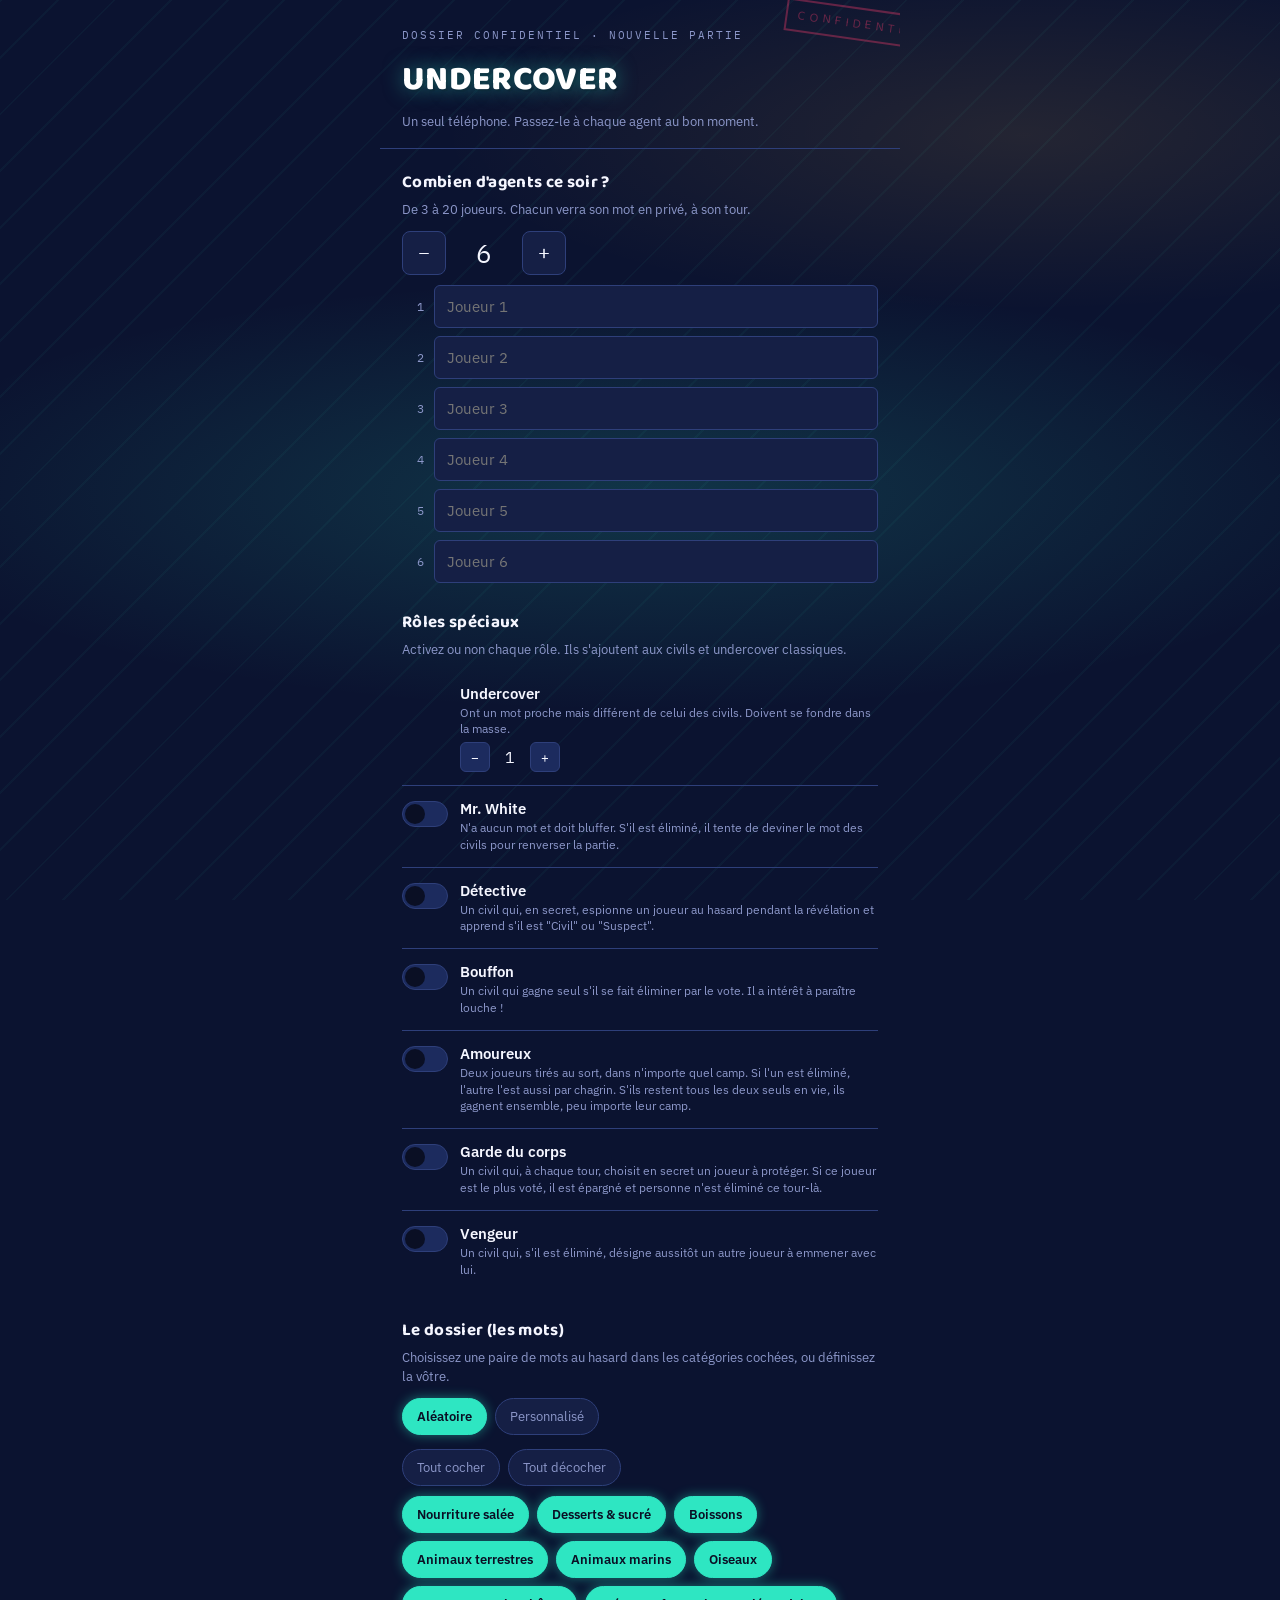
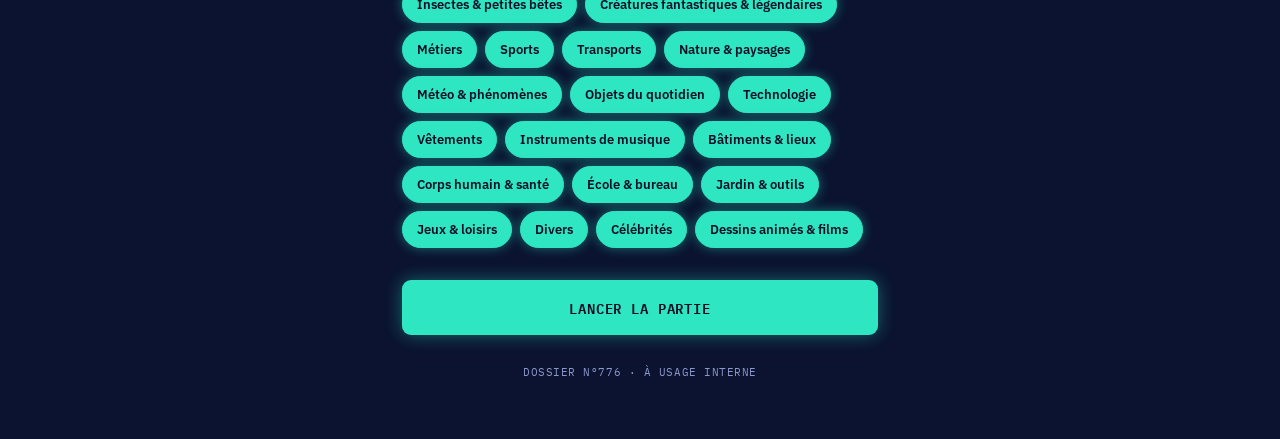
==== commit bca05e55: "Nouveau thème visuel: fond bleu nuit + lueur turquoise + accents dorés (inspiré du jeu Undercover mo" ====
--- a/index.html
+++ b/index.html
@@ -5,7 +5,7 @@
 <meta name="viewport" content="width=device-width, initial-scale=1.0, maximum-scale=1, user-scalable=no">
 <title>UNDERCOVER — Dossier confidentiel</title>
 <link rel="preconnect" href="https://fonts.googleapis.com">
-<link href="https://fonts.googleapis.com/css2?family=Special+Elite&family=IBM+Plex+Sans:wght@400;500;600;700&family=IBM+Plex+Mono:wght@400;500;600&display=swap" rel="stylesheet">
+<link href="https://fonts.googleapis.com/css2?family=Baloo+2:wght@500;600;700;800&family=IBM+Plex+Sans:wght@400;500;600;700&family=IBM+Plex+Mono:wght@400;500;600&display=swap" rel="stylesheet">
 <link rel="stylesheet" href="styles.css">
 </head>
 <body>
--- a/styles.css
+++ b/styles.css
@@ -1,22 +1,30 @@
 
   :root{
-    --ink:#0E141B;
-    --panel:#161F2B;
-    --panel-2:#1D2836;
-    --paper:#EDE6D3;
-    --paper-line:#C9BFA0;
-    --red:#9C2B22;
-    --red-bright:#C1443A;
-    --teal:#3E9C8F;
-    --text:#E7E2D3;
-    --muted:#7C8798;
-    --line:#2A3646;
+    --ink:#0B1330;
+    --panel:#151F45;
+    --panel-2:#1C2B5E;
+    --paper:#F6F1E4;
+    --paper-line:#E3D9BE;
+    --paper-text:#2A2145;
+    --paper-muted:#7A7159;
+    --red:#FF3D6E;
+    --red-bright:#FF6B94;
+    --teal:#2EE6C2;
+    --gold:#FFC24B;
+    --gold-bright:#FFDD8A;
+    --text:#F5F6FF;
+    --muted:#8C97C9;
+    --line:#2E3F7A;
+    --ink-deep:#0A0F24;
   }
   *{box-sizing:border-box;-webkit-tap-highlight-color:transparent;}
   html,body{margin:0;padding:0;background:var(--ink);color:var(--text);font-family:'IBM Plex Sans',sans-serif;min-height:100%;}
   body{
     background-image:
-      repeating-linear-gradient(135deg, rgba(255,255,255,0.015) 0 2px, transparent 2px 40px);
+      radial-gradient(ellipse 100% 40% at 50% 55%, rgba(46,230,194,.16), transparent 60%),
+      radial-gradient(ellipse 70% 30% at 80% 15%, rgba(255,194,75,.10), transparent 65%),
+      repeating-linear-gradient(135deg, rgba(46,230,194,0.04) 0 2px, transparent 2px 40px);
+    background-attachment:fixed;
   }
   #app{max-width:520px;margin:0 auto;min-height:100vh;display:flex;flex-direction:column;padding:0 0 40px;}
 
@@ -28,19 +36,20 @@
     padding:28px 22px 18px;border-bottom:1px solid var(--line);position:relative;overflow:hidden;
   }
   .masthead::after{
-    content:'CONFIDENTIEL';position:absolute;right:-40px;top:8px;font-family:'Special Elite',monospace;
-    font-size:13px;letter-spacing:.3em;color:var(--red);opacity:.28;transform:rotate(8deg);
+    content:'CONFIDENTIEL';position:absolute;right:-40px;top:8px;font-family:'Baloo 2',cursive;
+    font-size:13px;letter-spacing:.3em;color:var(--red);opacity:.35;transform:rotate(8deg);
     border:2px solid var(--red);padding:4px 10px;
   }
   .title{
-    font-family:'Special Elite',monospace;font-size:28px;letter-spacing:.06em;margin:6px 0 2px;color:var(--text);
+    font-family:'Baloo 2',cursive;font-weight:800;font-size:34px;letter-spacing:.01em;margin:10px 0 6px;color:#fff;
+    text-shadow:0 0 20px rgba(46,230,194,.5), 2px 2px 0 rgba(10,15,36,.6);
   }
   .subtitle{color:var(--muted);font-size:13px;margin:0;}
 
   .content{flex:1;padding:20px 22px;}
   section.block{margin-bottom:26px;}
   .block-title{
-    font-family:'Special Elite',monospace;font-size:15px;letter-spacing:.05em;color:var(--text);
+    font-family:'Baloo 2',cursive;font-weight:700;font-size:17px;letter-spacing:.02em;color:var(--text);
     margin:0 0 4px;
   }
   .block-desc{color:var(--muted);font-size:12.5px;margin:0 0 12px;line-height:1.5;}
@@ -63,7 +72,7 @@
     flex:1;background:var(--panel);border:1px solid var(--line);color:var(--text);
     padding:11px 12px;border-radius:6px;font-family:'IBM Plex Sans',sans-serif;font-size:14.5px;
   }
-  input[type="text"]:focus{outline:none;border-color:var(--teal);}
+  input[type="text"]:focus{outline:none;border-color:var(--teal);box-shadow:0 0 0 3px rgba(41,231,196,.2);}
 
   .toggle-row{
     display:flex;align-items:flex-start;gap:12px;padding:13px 0;border-bottom:1px solid var(--line);
@@ -73,12 +82,12 @@
     position:relative;width:46px;height:26px;flex:0 0 auto;border-radius:14px;background:var(--panel-2);
     border:1px solid var(--line);cursor:pointer;margin-top:2px;
   }
-  .switch.on{background:var(--teal);border-color:var(--teal);}
+  .switch.on{background:var(--teal);border-color:var(--teal);box-shadow:0 0 10px rgba(41,231,196,.6);}
   .switch::after{
     content:'';position:absolute;top:2px;left:2px;width:20px;height:20px;border-radius:50%;
-    background:#0E141B;transition:left .15s ease;
-  }
-  .switch.on::after{left:22px;background:#0E141B;}
+    background:var(--ink-deep);transition:left .15s ease;
+  }
+  .switch.on::after{left:22px;background:var(--ink-deep);}
   .toggle-text .name{font-size:14.5px;font-weight:600;color:var(--text);}
   .toggle-text .desc{font-size:12px;color:var(--muted);margin-top:2px;line-height:1.4;}
   .stepper-inline{display:flex;align-items:center;gap:10px;margin-top:4px;}
@@ -92,12 +101,12 @@
     padding:9px 14px;border-radius:20px;border:1px solid var(--line);background:var(--panel);
     color:var(--muted);font-size:13px;cursor:pointer;font-family:'IBM Plex Sans',sans-serif;
   }
-  .choice.active{background:var(--teal);border-color:var(--teal);color:#0E141B;font-weight:600;}
+  .choice.active{background:var(--teal);border-color:var(--teal);color:var(--ink-deep);font-weight:600;box-shadow:0 0 12px rgba(41,231,196,.45);}
 
   .custom-words{display:flex;gap:10px;margin-top:12px;}
 
   .error-box{
-    background:rgba(156,43,34,.15);border:1px solid var(--red);color:#E9B3AD;
+    background:rgba(255,61,127,.15);border:1px solid var(--red);color:#FFD6E8;
     padding:11px 13px;border-radius:8px;font-size:13px;margin-top:14px;
   }
 
@@ -106,10 +115,10 @@
     font-family:'IBM Plex Mono',monospace;letter-spacing:.06em;font-size:14px;font-weight:600;
     text-transform:uppercase;cursor:pointer;
   }
-  .btn-primary{background:var(--teal);color:#0E141B;}
-  .btn-primary:disabled{background:var(--panel-2);color:var(--muted);}
+  .btn-primary{background:var(--teal);color:var(--ink-deep);box-shadow:0 0 18px rgba(41,231,196,.4);}
+  .btn-primary:disabled{background:var(--panel-2);color:var(--muted);box-shadow:none;}
   .btn-secondary{background:transparent;border:1px solid var(--line);color:var(--text);}
-  .btn-danger{background:var(--red);color:#F3E3E0;}
+  .btn-danger{background:var(--red);color:#FFE9F2;box-shadow:0 0 18px rgba(255,61,127,.4);}
   .btn-row{display:flex;gap:10px;margin-top:10px;}
   .btn-row .btn{flex:1;}
 
@@ -121,41 +130,42 @@
     text-align:center;margin:30px 0 10px;
   }
   .pass-instruction .to{
-    font-family:'Special Elite',monospace;font-size:22px;color:var(--text);margin:6px 0;
+    font-family:'Baloo 2',cursive;font-weight:700;font-size:24px;color:var(--teal);margin:6px 0;
   }
   .pass-instruction .hint{color:var(--muted);font-size:13px;}
 
   .dossier-card{
     position:relative;margin:26px auto;width:100%;max-width:340px;height:220px;
-    border-radius:10px;perspective:800px;
+    border-radius:14px;perspective:800px;
   }
   .dossier-cover{
-    position:absolute;inset:0;border-radius:10px;background:var(--panel);
-    border:1px solid var(--line);display:flex;align-items:center;justify-content:center;
+    position:absolute;inset:0;border-radius:14px;background:var(--panel);
+    border:2px solid var(--line);display:flex;align-items:center;justify-content:center;
     flex-direction:column;gap:10px;cursor:pointer;user-select:none;transition:opacity .18s ease;
+    box-shadow:0 0 24px rgba(91,63,166,.5);
   }
   .dossier-cover .stamp{
-    font-family:'Special Elite',monospace;color:var(--red);border:3px solid var(--red);
-    padding:6px 16px;border-radius:4px;font-size:14px;letter-spacing:.15em;transform:rotate(-6deg);
-    opacity:.85;
+    font-family:'Baloo 2',cursive;font-weight:700;color:var(--gold);border:3px solid var(--gold);
+    padding:6px 16px;border-radius:8px;font-size:15px;letter-spacing:.1em;transform:rotate(-6deg);
+    opacity:.9;box-shadow:0 0 14px rgba(255,194,75,.35);
   }
   .dossier-cover .cta{
-    font-family:'IBM Plex Mono',monospace;font-size:11.5px;letter-spacing:.14em;color:var(--muted);
+    font-family:'IBM Plex Mono',monospace;font-size:11.5px;letter-spacing:.14em;color:var(--teal);
     text-transform:uppercase;
   }
   .dossier-face{
-    position:absolute;inset:0;border-radius:10px;background:var(--paper);color:#231C12;
+    position:absolute;inset:0;border-radius:14px;background:var(--paper);color:var(--paper-text);
     display:flex;align-items:center;justify-content:center;flex-direction:column;gap:8px;
-    padding:20px;text-align:center;
+    padding:20px;text-align:center;border:2px solid var(--teal);
     background-image:repeating-linear-gradient(0deg, transparent 0 27px, var(--paper-line) 27px 28px);
   }
-  .dossier-face .label{font-family:'IBM Plex Mono',monospace;font-size:11px;letter-spacing:.14em;color:#6b6247;text-transform:uppercase;}
-  .dossier-face .word{font-family:'Special Elite',monospace;font-size:30px;margin:6px 0;word-break:break-word;}
-  .dossier-face .role-extra{font-size:12.5px;color:#6b6247;max-width:260px;line-height:1.5;}
+  .dossier-face .label{font-family:'IBM Plex Mono',monospace;font-size:11px;letter-spacing:.14em;color:var(--paper-muted);text-transform:uppercase;}
+  .dossier-face .word{font-family:'Baloo 2',cursive;font-weight:700;font-size:30px;margin:6px 0;word-break:break-word;}
+  .dossier-face .role-extra{font-size:12.5px;color:var(--paper-muted);max-width:260px;line-height:1.5;}
   .dossier-face .special-badge{
-    font-family:'Special Elite',monospace;font-size:14px;letter-spacing:.1em;color:#fff;
-    background:var(--red);border:2px solid var(--red);border-radius:5px;padding:7px 14px;
-    margin-top:12px;text-transform:uppercase;display:inline-block;
+    font-family:'Baloo 2',cursive;font-weight:700;font-size:14px;letter-spacing:.05em;color:var(--ink-deep);
+    background:var(--gold);border:2px solid var(--gold);border-radius:8px;padding:7px 14px;
+    margin-top:12px;text-transform:uppercase;display:inline-block;box-shadow:0 0 14px rgba(255,194,75,.45);
   }
   .dossier-cover.hidden{display:none;}
   .dossier-face.hidden{display:none;}
@@ -167,13 +177,13 @@
     background:var(--panel);border:1px solid var(--line);border-radius:8px;padding:14px 10px;
     text-align:center;cursor:pointer;font-size:14.5px;font-weight:600;
   }
-  .player-tile.selected{border-color:var(--teal);background:rgba(62,156,143,.15);color:var(--teal);}
+  .player-tile.selected{border-color:var(--teal);background:rgba(41,231,196,.15);color:var(--teal);box-shadow:0 0 12px rgba(41,231,196,.3);}
   .player-tile.eliminated{opacity:.35;text-decoration:line-through;cursor:default;}
 
   .round-banner{
     text-align:center;padding:10px 0 4px;
   }
-  .round-banner .n{font-family:'Special Elite',monospace;font-size:19px;}
+  .round-banner .n{font-family:'Baloo 2',cursive;font-weight:700;font-size:19px;}
 
   .speak-order{list-style:none;padding:0;margin:14px 0 0;display:flex;flex-direction:column;gap:6px;}
   .speak-order li{
@@ -184,21 +194,21 @@
 
   .result-reveal{text-align:center;margin:24px 0;}
   .result-reveal .stamp-big{
-    display:inline-block;font-family:'Special Elite',monospace;color:var(--red-bright);
-    border:3px solid var(--red-bright);padding:10px 22px;border-radius:6px;letter-spacing:.14em;
-    transform:rotate(-4deg);font-size:18px;margin-bottom:16px;
+    display:inline-block;font-family:'Baloo 2',cursive;font-weight:700;color:var(--red-bright);
+    border:3px solid var(--red-bright);padding:10px 22px;border-radius:8px;letter-spacing:.08em;
+    transform:rotate(-4deg);font-size:18px;margin-bottom:16px;box-shadow:0 0 18px rgba(255,107,157,.35);
   }
   .result-reveal .who{font-size:17px;margin:4px 0;}
   .result-reveal .role-tag{
     font-family:'IBM Plex Mono',monospace;font-size:13px;color:var(--muted);margin-top:6px;
   }
-  .result-reveal .word-was{font-family:'Special Elite',monospace;font-size:20px;color:var(--text);margin-top:10px;}
+  .result-reveal .word-was{font-family:'Baloo 2',cursive;font-weight:700;font-size:20px;color:var(--teal);margin-top:10px;}
 
   .winner-banner{
-    text-align:center;padding:30px 10px;border:1px solid var(--line);border-radius:10px;
-    background:var(--panel);margin:20px 0;
-  }
-  .winner-banner .big{font-family:'Special Elite',monospace;font-size:26px;color:var(--teal);margin-bottom:8px;}
+    text-align:center;padding:30px 10px;border:1px solid var(--line);border-radius:14px;
+    background:var(--panel);margin:20px 0;box-shadow:0 0 24px rgba(255,194,75,.2);
+  }
+  .winner-banner .big{font-family:'Baloo 2',cursive;font-weight:700;font-size:26px;color:var(--gold);margin-bottom:8px;text-shadow:0 0 12px rgba(255,194,75,.4);}
   .winner-banner .sub{color:var(--muted);font-size:13px;}
 
   .role-list{list-style:none;margin:18px 0 0;padding:0;display:flex;flex-direction:column;gap:8px;}
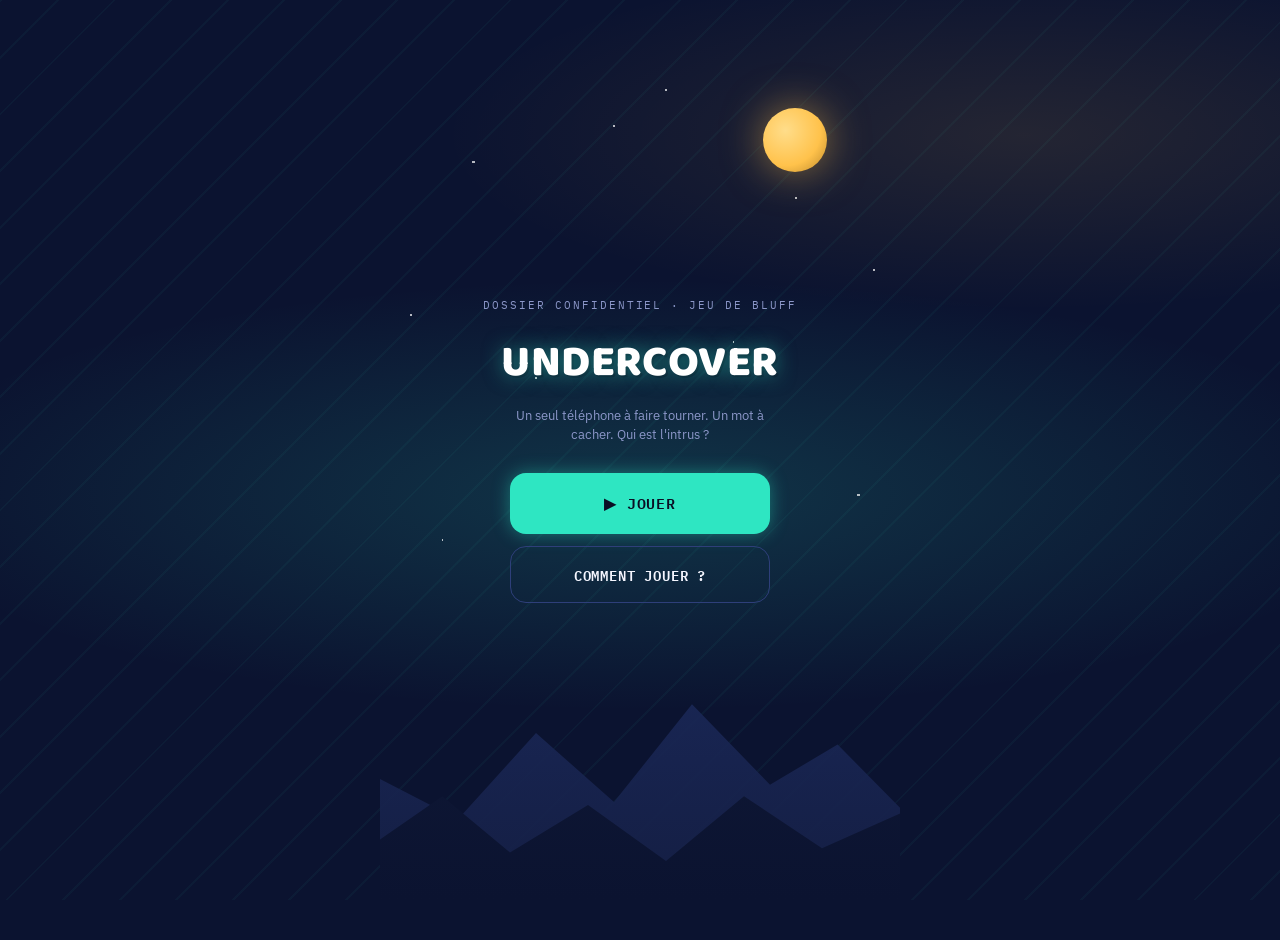
==== commit b9beb519: "Ajout d'une page d'accueil (logo, ciel nocturne, bouton Jouer) et d'un écran de règles" ====
--- a/index.html
+++ b/index.html
@@ -12,9 +12,10 @@
 <div id="app"></div>
 
 <!-- Chargés dans cet ordre : les données/rôles, puis les utilitaires partagés,
-     puis l'écran de configuration, puis le moteur de jeu, puis le point d'entrée. -->
+     puis l'accueil, puis l'écran de configuration, puis le moteur de jeu, puis le point d'entrée. -->
 <script src="words.js"></script>
 <script src="utils.js"></script>
+<script src="home.js"></script>
 <script src="setup.js"></script>
 <script src="game.js"></script>
 <script src="main.js"></script>
--- a/styles.css
+++ b/styles.css
@@ -222,3 +222,47 @@
   textarea{width:100%;background:var(--panel);border:1px solid var(--line);color:var(--text);border-radius:7px;padding:12px;font-family:'IBM Plex Mono',monospace;font-size:16px;margin-top:14px;}
 
   .footer-note{text-align:center;color:var(--muted);font-size:11px;margin-top:30px;font-family:'IBM Plex Mono',monospace;letter-spacing:.05em;}
+
+  /* Écran d'accueil */
+  .home-screen{
+    position:relative;min-height:100vh;overflow:hidden;
+    display:flex;flex-direction:column;
+  }
+  .home-sky{position:absolute;inset:0;z-index:0;overflow:hidden;}
+  .home-stars{
+    position:absolute;inset:0;opacity:.7;
+    background-image:
+      radial-gradient(1.5px 1.5px at 18% 18%, #fff 100%, transparent),
+      radial-gradient(1.5px 1.5px at 55% 10%, #fff 100%, transparent),
+      radial-gradient(1px 1px at 80% 22%, #fff 100%, transparent),
+      radial-gradient(1px 1px at 30% 42%, #fff 100%, transparent),
+      radial-gradient(1.5px 1.5px at 92% 55%, #fff 100%, transparent),
+      radial-gradient(1px 1px at 12% 60%, #fff 100%, transparent),
+      radial-gradient(1.5px 1.5px at 45% 14%, #fff 100%, transparent),
+      radial-gradient(1px 1px at 68% 38%, #fff 100%, transparent),
+      radial-gradient(1px 1px at 6% 35%, #fff 100%, transparent),
+      radial-gradient(1.5px 1.5px at 95% 30%, #fff 100%, transparent);
+  }
+  .home-moon{
+    position:absolute;top:12%;right:14%;width:64px;height:64px;border-radius:50%;
+    background:radial-gradient(circle at 35% 35%, var(--gold-bright), var(--gold) 60%, #b9852a 100%);
+    box-shadow:0 0 40px rgba(255,194,75,.5);
+  }
+  .home-mountain{position:absolute;bottom:0;left:0;width:100%;}
+  .home-mountain-back{
+    height:32%;background:linear-gradient(180deg,#1C2B5E,#151F45);
+    clip-path:polygon(0% 100%,0% 58%,15% 72%,30% 42%,45% 66%,60% 32%,75% 60%,88% 46%,100% 68%,100% 100%);
+    opacity:.9;
+  }
+  .home-mountain-front{
+    height:24%;background:linear-gradient(180deg,#0F1836,#0B1330);
+    clip-path:polygon(0% 100%,0% 72%,12% 52%,25% 78%,40% 56%,55% 82%,70% 52%,85% 76%,100% 60%,100% 100%);
+  }
+  .home-content{
+    position:relative;z-index:1;flex:1;display:flex;flex-direction:column;
+    align-items:center;justify-content:center;padding:32px 26px;text-align:center;
+  }
+  .home-title{font-size:44px;margin:16px 0 8px;}
+  .home-subtitle{max-width:280px;margin:0 auto 28px;line-height:1.5;}
+  .home-play-btn{max-width:260px;border-radius:16px;padding:18px;font-size:15px;}
+  .home-rules-btn{max-width:260px;margin-top:12px;border-radius:16px;}
